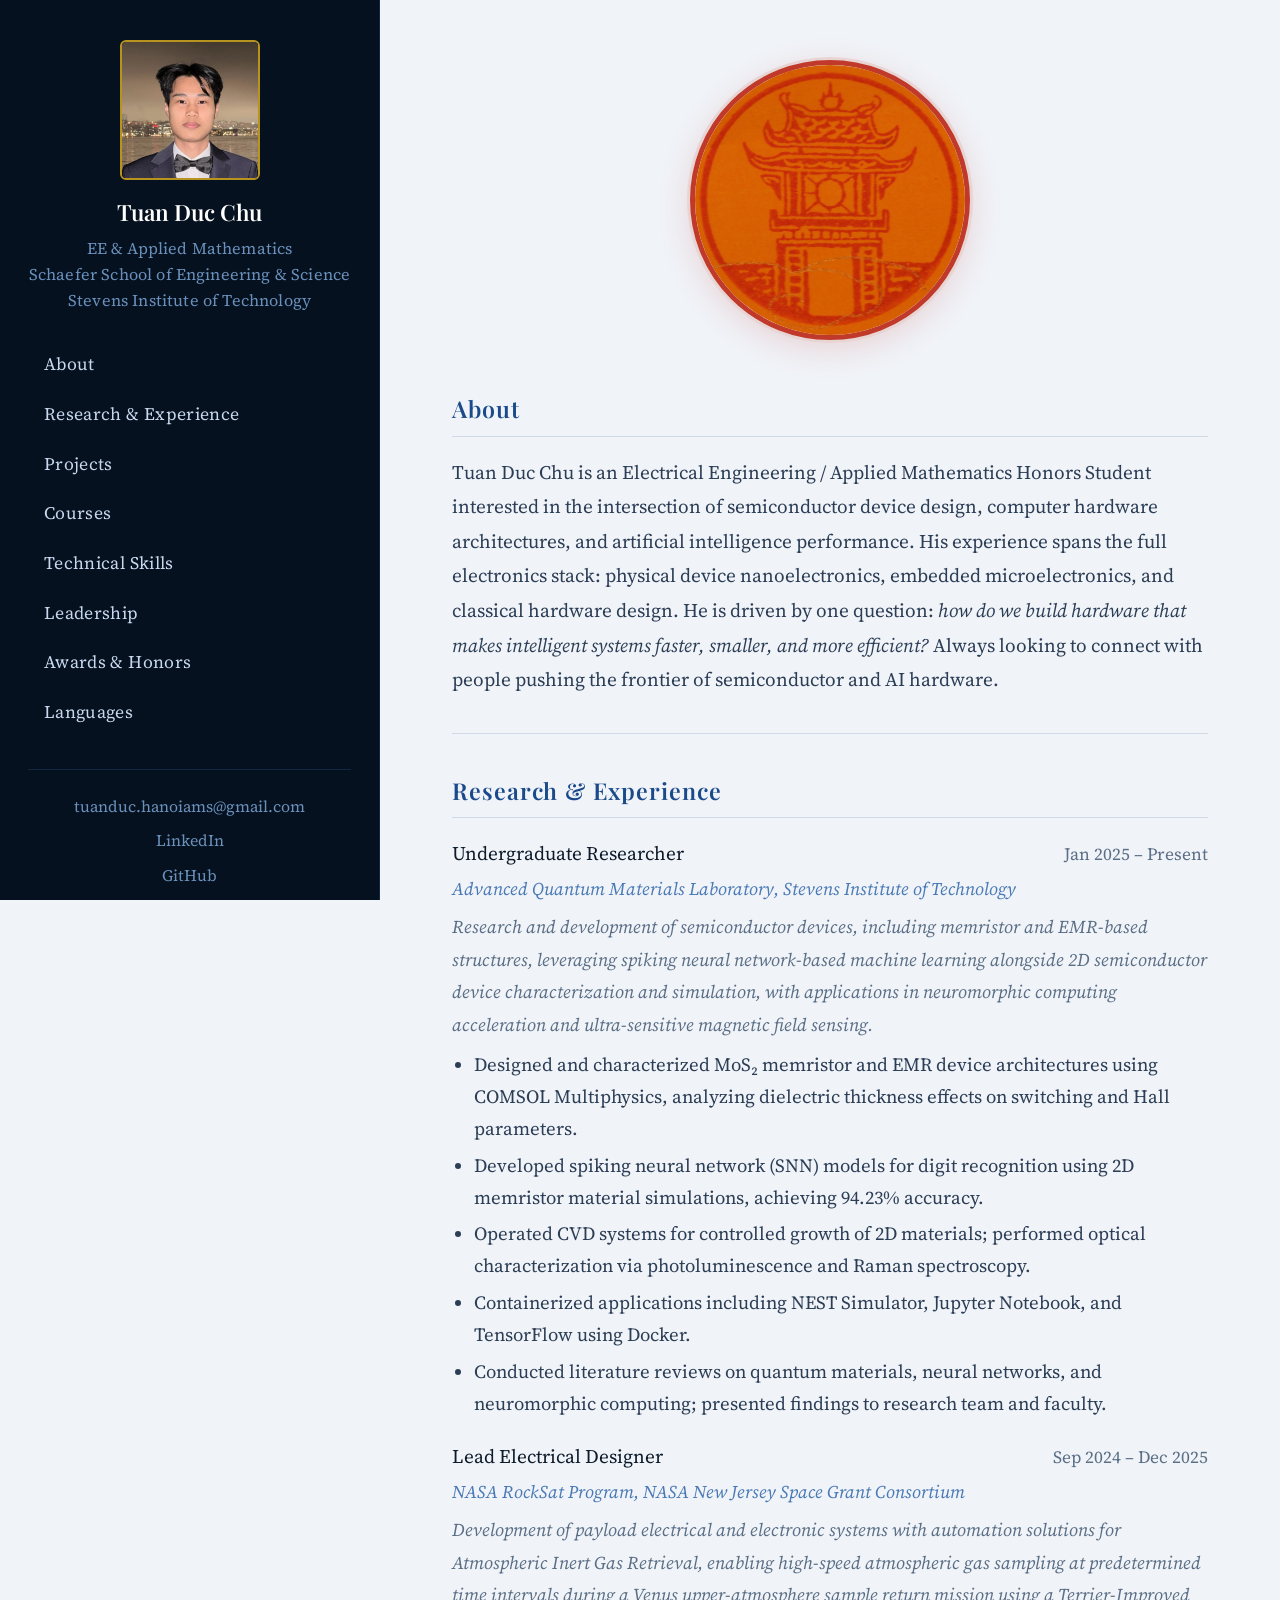
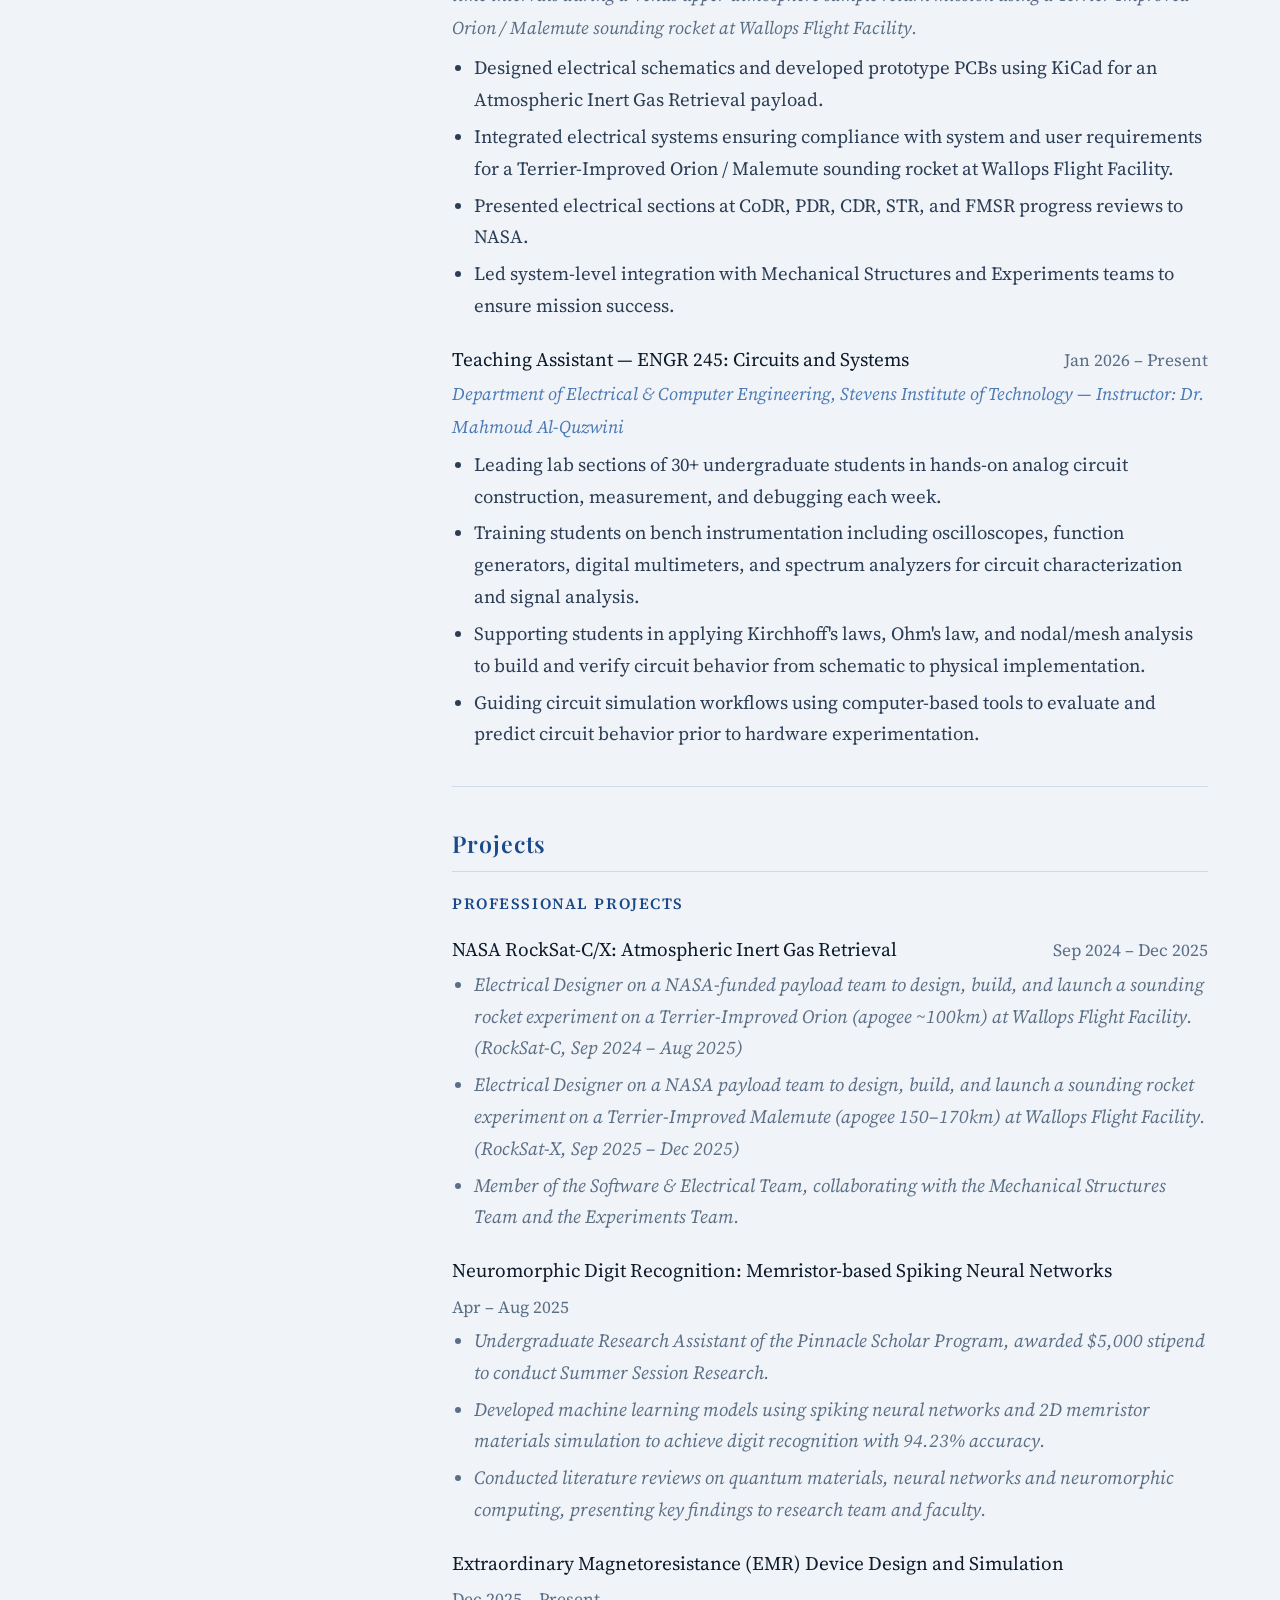
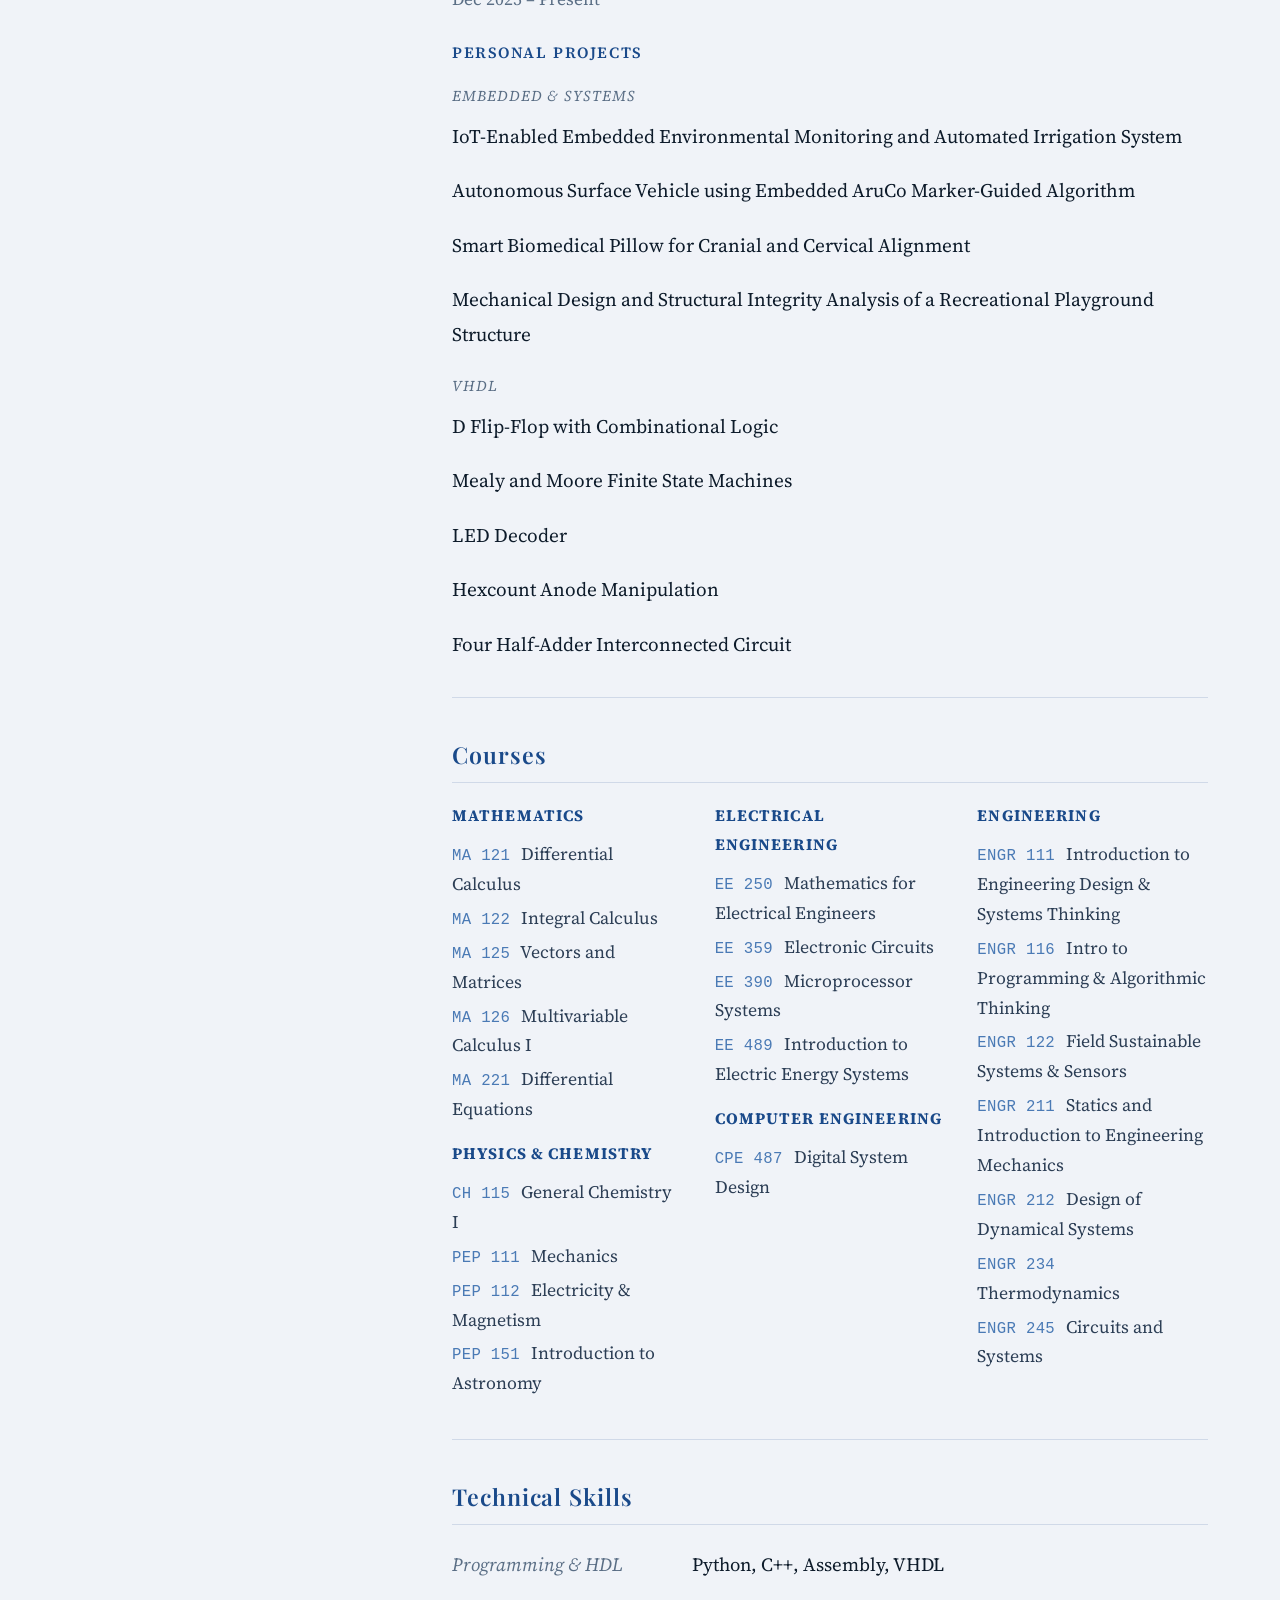
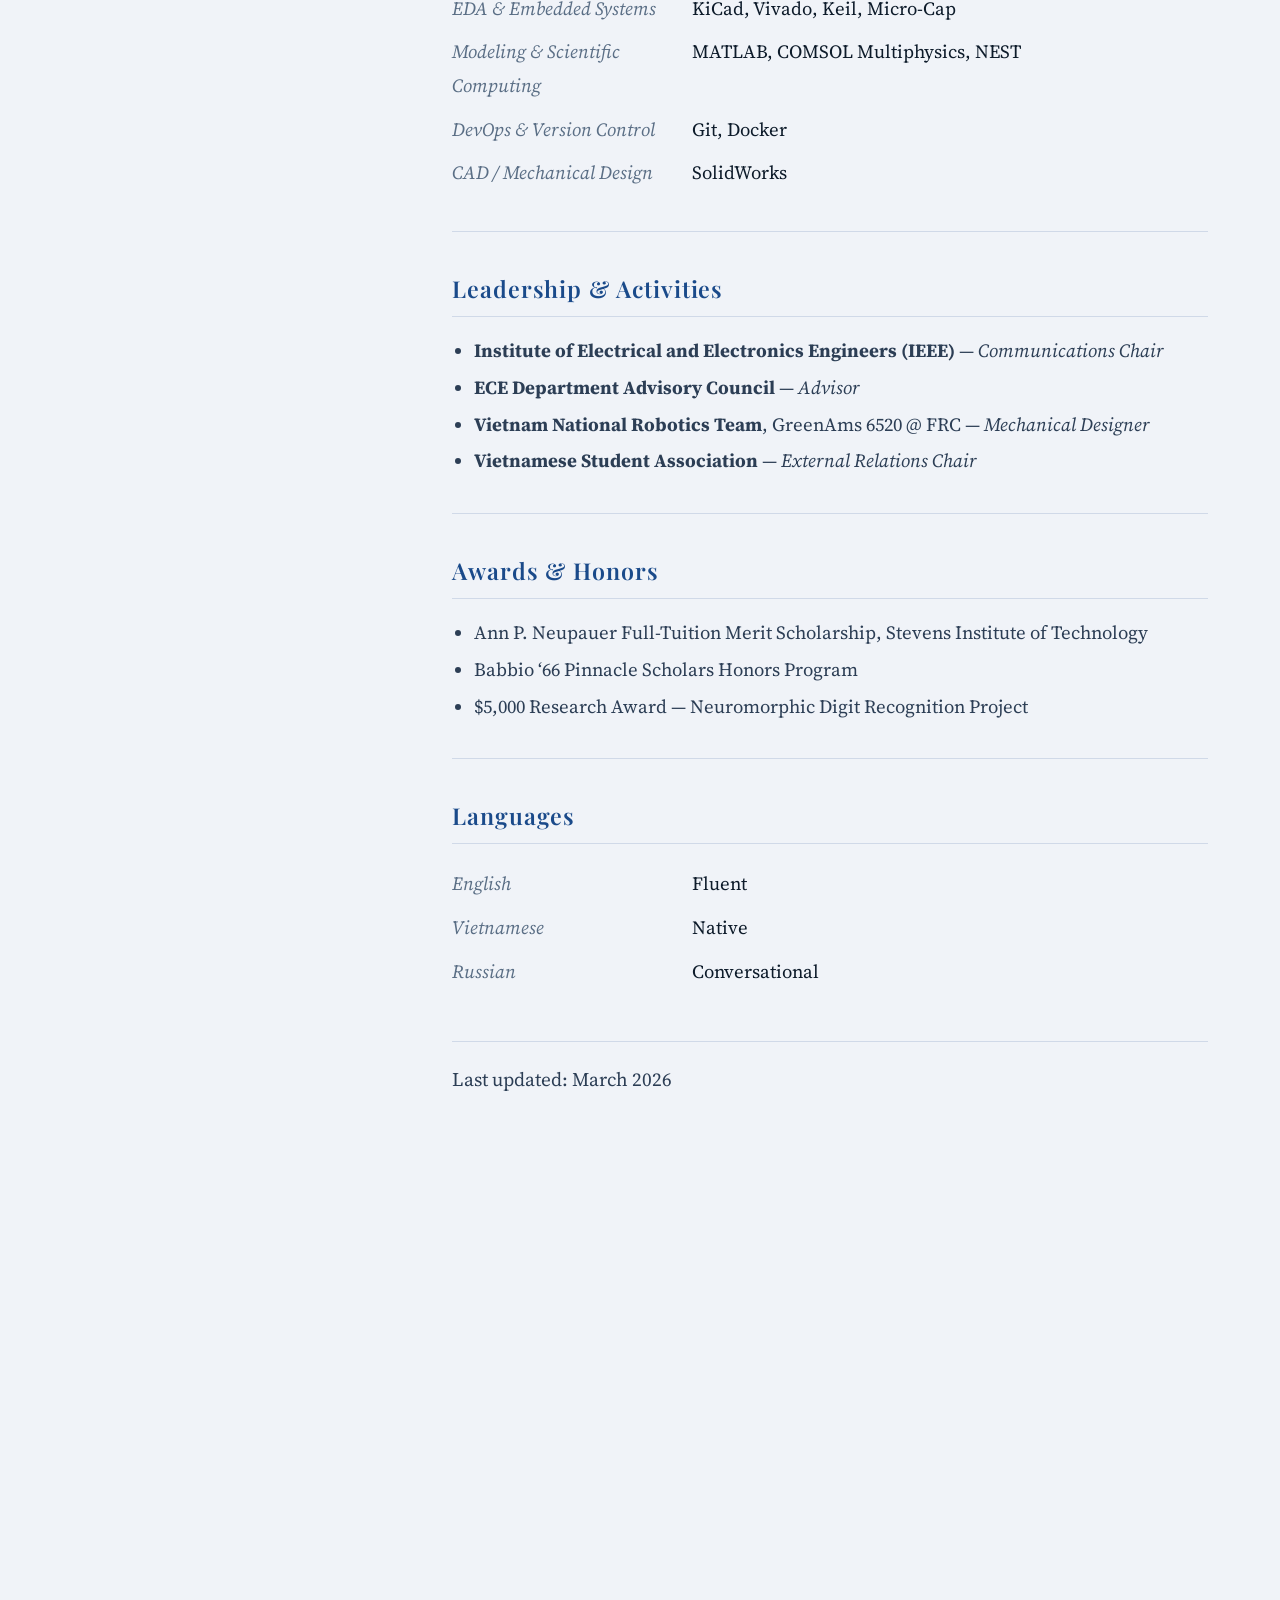
==== index.html @ 597ea241 "Update and rename Portfolio.html to index.html" ====
<!DOCTYPE html>
<html lang="en">
<head>
  <meta charset="UTF-8" />
  <meta name="viewport" content="width=device-width, initial-scale=1.0" />
  <title>Tuan Duc Chu</title>
  <link rel="stylesheet" href="style.css" />
  <link rel="preconnect" href="https://fonts.googleapis.com">
  <link href="https://fonts.googleapis.com/css2?family=Playfair+Display:wght@400;600&family=Source+Serif+4:ital,opsz,wght@0,8..60,300;0,8..60,400;1,8..60,300;1,8..60,400&display=swap" rel="stylesheet">
</head>
<body>

  <!-- ===== SIDEBAR ===== -->
  <aside id="sidebar">

    <div id="photo-slot">
      <img src="photo.jpg" alt="Tuan Duc Chu" onerror="this.style.display='none'; document.getElementById('photo-placeholder').style.display='flex';" />
      <div id="photo-placeholder"><span>Photo</span></div>
    </div>

    <div id="sidebar-name">Tuan Duc Chu</div>
    <div id="sidebar-sub">EE &amp; Applied Mathematics<br/>Schaefer School of Engineering &amp; Science<br/>Stevens Institute of Technology</div>

    <nav id="sidebar-nav">
      <a href="#about">About</a>
      <a href="#experience">Research &amp; Experience</a>
      <a href="#projects">Projects</a>
      <a href="#courses">Courses</a>
      <a href="#skills">Technical Skills</a>
      <a href="#leadership">Leadership</a>
      <a href="#awards">Awards &amp; Honors</a>
      <a href="#languages">Languages</a>
    </nav>

    <div id="sidebar-contact">
      <a href="mailto:tuanduc.hanoiams&#64;gmail.com">tuanduc.hanoiams&#64;gmail.com</a>
      <a href="https://www.linkedin.com/in/tuanducchu" target="_blank">LinkedIn</a>
      <a href="https://github.com/bunschar" target="_blank">GitHub</a>
      <span>+1 201 772 1721</span>
      <span>Hoboken, NJ</span>
    </div>

  </aside>

  <!-- ===== MAIN CONTENT ===== -->
  <main id="main">

    <!-- Centered profile photo -->
    <div id="main-photo-wrap">
      <div id="main-photo-slot">
        <img src="photo2.JPG" alt="Tuan Duc Chu" onerror="this.style.display='none'; document.getElementById('main-photo-ph').style.display='flex';" />
        <div id="main-photo-ph"><span>Photo</span></div>
      </div>
    </div>

    <section id="about">
      <h2>About</h2>
      <p>
        Tuan Duc Chu is an Electrical Engineering / Applied Mathematics Honors Student interested in the intersection of semiconductor device design,
        computer hardware architectures, and artificial intelligence performance.
        His experience spans the full electronics stack: physical device nanoelectronics, embedded microelectronics, and classical hardware design.
        He is driven by one question: <em>how do we build hardware that makes intelligent systems faster, smaller, and more efficient?</em>
        Always looking to connect with people pushing the frontier of semiconductor and AI hardware.
      </p>
    </section>

    <hr />

    <section id="experience">
      <h2>Research &amp; Experience</h2>

      <div class="entry">
        <div class="entry-header">
          <span class="entry-title">Undergraduate Researcher</span>
          <span class="entry-date">Jan 2025 &ndash; Present</span>
        </div>
        <div class="entry-org">Advanced Quantum Materials Laboratory, Stevens Institute of Technology</div>
        <p class="entry-desc">Research and development of semiconductor devices, including memristor and EMR-based structures, leveraging spiking neural network-based machine learning alongside 2D semiconductor device characterization and simulation, with applications in neuromorphic computing acceleration and ultra-sensitive magnetic field sensing.</p>
        <ul>
          <li>Designed and characterized MoS&#8322; memristor and EMR device architectures using COMSOL Multiphysics, analyzing dielectric thickness effects on switching and Hall parameters.</li>
          <li>Developed spiking neural network (SNN) models for digit recognition using 2D memristor material simulations, achieving 94.23% accuracy.</li>
          <li>Operated CVD systems for controlled growth of 2D materials; performed optical characterization via photoluminescence and Raman spectroscopy.</li>
          <li>Containerized applications including NEST Simulator, Jupyter Notebook, and TensorFlow using Docker.</li>
          <li>Conducted literature reviews on quantum materials, neural networks, and neuromorphic computing; presented findings to research team and faculty.</li>
        </ul>
      </div>

      <div class="entry">
        <div class="entry-header">
          <span class="entry-title">Lead Electrical Designer</span>
          <span class="entry-date">Sep 2024 &ndash; Dec 2025</span>
        </div>
        <div class="entry-org">NASA RockSat Program, NASA New Jersey Space Grant Consortium</div>
        <p class="entry-desc">Development of payload electrical and electronic systems with automation solutions for Atmospheric Inert Gas Retrieval, enabling high-speed atmospheric gas sampling at predetermined time intervals during a Venus upper-atmosphere sample return mission using a Terrier-Improved Orion / Malemute sounding rocket at Wallops Flight Facility.</p>
        <ul>
          <li>Designed electrical schematics and developed prototype PCBs using KiCad for an Atmospheric Inert Gas Retrieval payload.</li>
          <li>Integrated electrical systems ensuring compliance with system and user requirements for a Terrier-Improved Orion / Malemute sounding rocket at Wallops Flight Facility.</li>
          <li>Presented electrical sections at CoDR, PDR, CDR, STR, and FMSR progress reviews to NASA.</li>
          <li>Led system-level integration with Mechanical Structures and Experiments teams to ensure mission success.</li>
        </ul>
      </div>

      <div class="entry">
        <div class="entry-header">
          <span class="entry-title">Teaching Assistant &mdash; ENGR 245: Circuits and Systems</span>
          <span class="entry-date">Jan 2026 &ndash; Present</span>
        </div>
        <div class="entry-org">Department of Electrical &amp; Computer Engineering, Stevens Institute of Technology &mdash; <em>Instructor: Dr. Mahmoud Al-Quzwini</em></div>
        <ul>
          <li>Leading lab sections of 30+ undergraduate students in hands-on analog circuit construction, measurement, and debugging each week.</li>
          <li>Training students on bench instrumentation including oscilloscopes, function generators, digital multimeters, and spectrum analyzers for circuit characterization and signal analysis.</li>
          <li>Supporting students in applying Kirchhoff's laws, Ohm's law, and nodal/mesh analysis to build and verify circuit behavior from schematic to physical implementation.</li>
          <li>Guiding circuit simulation workflows using computer-based tools to evaluate and predict circuit behavior prior to hardware experimentation.</li>
        </ul>
      </div>
    </section>

    <hr />

    <section id="projects">
      <h2>Projects</h2>

      <div class="project-category">Professional Projects</div>

      <div class="entry">
        <div class="entry-header">
          <span class="entry-title">NASA RockSat-C/X: Atmospheric Inert Gas Retrieval</span>
          <span class="entry-date">Sep 2024 &ndash; Dec 2025</span>
        </div>
        <ul class="project-bullets">
          <li>Electrical Designer on a NASA-funded payload team to design, build, and launch a sounding rocket experiment on a Terrier-Improved Orion (apogee ~100km) at Wallops Flight Facility. <em>(RockSat-C, Sep 2024 &ndash; Aug 2025)</em></li>
          <li>Electrical Designer on a NASA payload team to design, build, and launch a sounding rocket experiment on a Terrier-Improved Malemute (apogee 150&ndash;170km) at Wallops Flight Facility. <em>(RockSat-X, Sep 2025 &ndash; Dec 2025)</em></li>
          <li>Member of the Software &amp; Electrical Team, collaborating with the Mechanical Structures Team and the Experiments Team.</li>
        </ul>
      </div>

      <div class="entry">
        <div class="entry-header">
          <span class="entry-title">Neuromorphic Digit Recognition: Memristor-based Spiking Neural Networks</span>
          <span class="entry-date">Apr &ndash; Aug 2025</span>
        </div>
        <ul class="project-bullets">
          <li>Undergraduate Research Assistant of the Pinnacle Scholar Program, awarded $5,000 stipend to conduct Summer Session Research.</li>
          <li>Developed machine learning models using spiking neural networks and 2D memristor materials simulation to achieve digit recognition with 94.23% accuracy.</li>
          <li>Conducted literature reviews on quantum materials, neural networks and neuromorphic computing, presenting key findings to research team and faculty.</li>
        </ul>
      </div>

      <div class="entry">
        <div class="entry-header">
          <span class="entry-title">Extraordinary Magnetoresistance (EMR) Device Design and Simulation</span>
          <span class="entry-date">Dec 2025 &ndash; Present</span>
        </div>
      </div>

      <div class="project-category" style="margin-top: 24px;">Personal Projects</div>
      <div class="project-category-sub">Embedded &amp; Systems</div>

      <div class="entry"><div class="entry-header"><span class="entry-title">IoT-Enabled Embedded Environmental Monitoring and Automated Irrigation System</span></div></div>
      <div class="entry"><div class="entry-header"><span class="entry-title">Autonomous Surface Vehicle using Embedded AruCo Marker-Guided Algorithm</span></div></div>
      <div class="entry"><div class="entry-header"><span class="entry-title">Smart Biomedical Pillow for Cranial and Cervical Alignment</span></div></div>
      <div class="entry"><div class="entry-header"><span class="entry-title">Mechanical Design and Structural Integrity Analysis of a Recreational Playground Structure</span></div></div>

      <div class="project-category-sub" style="margin-top: 14px;">VHDL</div>

      <div class="entry"><div class="entry-header"><span class="entry-title">D Flip-Flop with Combinational Logic</span></div></div>
      <div class="entry"><div class="entry-header"><span class="entry-title">Mealy and Moore Finite State Machines</span></div></div>
      <div class="entry"><div class="entry-header"><span class="entry-title">LED Decoder</span></div></div>
      <div class="entry"><div class="entry-header"><span class="entry-title">Hexcount Anode Manipulation</span></div></div>
      <div class="entry"><div class="entry-header"><span class="entry-title">Four Half-Adder Interconnected Circuit</span></div></div>

    </section>

    <hr />

    <section id="courses">
      <h2>Courses</h2>
      <div class="courses-grid">

        <div class="course-col">
          <div class="course-col-title"><strong>Mathematics</strong></div>
          <ul>
            <li><span class="code">MA 121</span> Differential Calculus</li>
            <li><span class="code">MA 122</span> Integral Calculus</li>
            <li><span class="code">MA 125</span> Vectors and Matrices</li>
            <li><span class="code">MA 126</span> Multivariable Calculus I</li>
            <li><span class="code">MA 221</span> Differential Equations</li>
          </ul>
          <div class="course-col-title" style="margin-top: 14px;"><strong>Physics &amp; Chemistry</strong></div>
          <ul>
            <li><span class="code">CH 115</span> General Chemistry I</li>
            <li><span class="code">PEP 111</span> Mechanics</li>
            <li><span class="code">PEP 112</span> Electricity &amp; Magnetism</li>
            <li><span class="code">PEP 151</span> Introduction to Astronomy</li>
          </ul>
        </div>

        <div class="course-col">
          <div class="course-col-title"><strong>Electrical Engineering</strong></div>
          <ul>
            <li><span class="code">EE 250</span> Mathematics for Electrical Engineers</li>
            <li><span class="code">EE 359</span> Electronic Circuits</li>
            <li><span class="code">EE 390</span> Microprocessor Systems</li>
            <li><span class="code">EE 489</span> Introduction to Electric Energy Systems</li>
          </ul>
          <div class="course-col-title" style="margin-top: 14px;"><strong>Computer Engineering</strong></div>
          <ul>
            <li><span class="code">CPE 487</span> Digital System Design</li>
          </ul>
        </div>

        <div class="course-col">
          <div class="course-col-title"><strong>Engineering</strong></div>
          <ul>
            <li><span class="code">ENGR 111</span> Introduction to Engineering Design &amp; Systems Thinking</li>
            <li><span class="code">ENGR 116</span> Intro to Programming &amp; Algorithmic Thinking</li>
            <li><span class="code">ENGR 122</span> Field Sustainable Systems &amp; Sensors</li>
            <li><span class="code">ENGR 211</span> Statics and Introduction to Engineering Mechanics</li>
            <li><span class="code">ENGR 212</span> Design of Dynamical Systems</li>
            <li><span class="code">ENGR 234</span> Thermodynamics</li>
            <li><span class="code">ENGR 245</span> Circuits and Systems</li>
          </ul>
        </div>

      </div>
    </section>

    <hr />

    <section id="skills">
      <h2>Technical Skills</h2>
      <table class="skills-table">
        <tr><td>Programming &amp; HDL</td><td>Python, C++, Assembly, VHDL</td></tr>
        <tr><td>EDA &amp; Embedded Systems</td><td>KiCad, Vivado, Keil, Micro-Cap</td></tr>
        <tr><td>Modeling &amp; Scientific Computing</td><td>MATLAB, COMSOL Multiphysics, NEST</td></tr>
        <tr><td>DevOps &amp; Version Control</td><td>Git, Docker</td></tr>
        <tr><td>CAD / Mechanical Design</td><td>SolidWorks</td></tr>
      </table>
    </section>

    <hr />

    <section id="leadership">
      <h2>Leadership &amp; Activities</h2>
      <ul>
        <li><strong>Institute of Electrical and Electronics Engineers (IEEE)</strong> &mdash; <em>Communications Chair</em></li>
        <li><strong>ECE Department Advisory Council</strong> &mdash; <em>Advisor</em></li>
        <li><strong>Vietnam National Robotics Team</strong>, GreenAms 6520 @ FRC &mdash; <em>Mechanical Designer</em></li>
        <li><strong>Vietnamese Student Association</strong> &mdash; <em>External Relations Chair</em></li>
      </ul>
    </section>

    <hr />

    <section id="awards">
      <h2>Awards &amp; Honors</h2>
      <ul>
        <li>Ann P. Neupauer Full-Tuition Merit Scholarship, Stevens Institute of Technology</li>
        <li>Babbio &lsquo;66 Pinnacle Scholars Honors Program</li>
        <li>$5,000 Research Award &mdash; Neuromorphic Digit Recognition Project</li>
      </ul>
    </section>

    <hr />

    <section id="languages">
      <h2>Languages</h2>
      <table class="skills-table">
        <tr><td>English</td><td>Fluent</td></tr>
        <tr><td>Vietnamese</td><td>Native</td></tr>
        <tr><td>Russian</td><td>Conversational</td></tr>
      </table>
    </section>

    <footer>
      <p>Last updated: March 2026</p>
    </footer>

  </main>

  <script data-cfasync="false" src="/cdn-cgi/scripts/5c5dd728/cloudflare-static/email-decode.min.js"></script><script>
    const navLinks = document.qu
---- style.css ----
/* =============================================
   Tuan Duc Chu — Portfolio
   Royal Navy & Gold · Sidebar layout · Playfair + Source Serif
   ============================================= */

/* --- Royal Navy & Gold Palette --- */
:root {
  --navy-deep:    #05111f;
  --navy-mid:     #0a1e35;
  --navy-border:  #112844;
  --navy-accent:  #1a4a8a;
  --steel:        #4a7ab5;
  --gold:         #b8941e;
  --gold-light:   #d4aa3a;
  --gold-bright:  #f0c84a;
  --sidebar-text: #c8d8ee;
  --sidebar-mute: #6a90bb;
  --bg:           #f0f3f8;
  --surface:      #ffffff;
  --text-dark:    #0d1b2a;
  --text-mid:     #2c3e55;
  --text-mute:    #5a6e85;
  --rule:         #d0d9e8;
}

/* --- Reset --- */
*, *::before, *::after {
  box-sizing: border-box;
  margin: 0;
  padding: 0;
}

html {
  scroll-behavior: smooth;
}

/* --- Body & Layout --- */
body {
  font-family: 'Source Serif 4', Georgia, serif;
  font-size: 19.5px;
  line-height: 1.8;
  background-color: var(--bg);
  color: var(--text-dark);
  display: flex;
  min-height: 100vh;
}

/* =============================================
   SIDEBAR
   ============================================= */
#sidebar {
  position: fixed;
  top: 0;
  left: 0;
  width: 380px;
  height: 100vh;
  background: var(--navy-deep);
  display: flex;
  flex-direction: column;
  align-items: center;
  padding: 40px 28px 36px;
  overflow-y: auto;
  z-index: 100;
  border-right: 1px solid var(--navy-border);
}

/* --- Photo --- */
#photo-slot {
  width: 140px;
  height: 140px;
  border-radius: 6px;
  overflow: hidden;
  border: 2px solid var(--gold);
  margin-bottom: 18px;
  flex-shrink: 0;
}

#photo-slot img {
  width: 100%;
  height: 100%;
  object-fit: cover;
  display: block;
}

#photo-placeholder {
  display: flex;
  width: 100%;
  height: 100%;
  align-items: center;
  justify-content: center;
  background: var(--navy-mid);
  color: var(--sidebar-mute);
  font-size: 0.98rem;
  letter-spacing: 0.05em;
  text-transform: uppercase;
}

/* --- Sidebar Name & Sub --- */
#sidebar-name {
  font-family: 'Playfair Display', Georgia, serif;
  font-size: 1.4rem;
  font-weight: 600;
  color: #fff;
  text-align: center;
  line-height: 1.3;
  margin-bottom: 8px;
}

#sidebar-sub {
  font-size: 1.02rem;
  color: var(--sidebar-mute);
  text-align: center;
  line-height: 1.6;
  margin-bottom: 28px;
  letter-spacing: 0.01em;
}

/* --- Nav --- */
#sidebar-nav {
  width: 100%;
  display: flex;
  flex-direction: column;
  gap: 2px;
  margin-bottom: 32px;
}

#sidebar-nav a {
  display: block;
  font-size: 1.1rem;
  color: var(--sidebar-text);
  text-decoration: none;
  padding: 8px 14px;
  border-radius: 4px;
  letter-spacing: 0.02em;
  transition: background 0.18s, color 0.18s, padding-left 0.18s;
  border-left: 2px solid transparent;
}

#sidebar-nav a:hover {
  background: var(--navy-mid);
  color: var(--gold-bright);
  padding-left: 18px;
}

#sidebar-nav a.active {
  background: var(--navy-mid);
  color: var(--gold-bright);
  border-left: 2px solid var(--gold-bright);
  padding-left: 18px;
}

/* --- Contact --- */
#sidebar-contact {
  width: 100%;
  display: flex;
  flex-direction: column;
  gap: 6px;
  border-top: 1px solid var(--navy-border);
  padding-top: 22px;
  margin-top: auto;
}

#sidebar-contact a,
#sidebar-contact span {
  font-size: 1.0rem;
  color: var(--sidebar-mute);
  text-decoration: none;
  text-align: center;
  display: block;
  word-break: break-all;
}

#sidebar-contact a:hover {
  color: var(--gold-light);
}

/* =============================================
   MAIN CONTENT
   ============================================= */
#main {
  margin-left: 380px;
  flex: 1;
  width: calc(100% - 380px);
  max-width: none;
  padding: 60px 72px 100px;
}

/* --- Main centered photo --- */
#main-photo-wrap {
  display: flex;
  justify-content: center;
  margin-bottom: 48px;
}

#main-photo-slot {
  width: 280px;
  height: 280px;
  border-radius: 50%;
  overflow: hidden;
  border: 5px solid #c0392b;
  box-shadow: 0 0 0 3px #e8d5d3, 0 8px 32px rgba(192, 57, 43, 0.18);
  flex-shrink: 0;
}

#main-photo-slot img {
  width: 100%;
  height: 100%;
  object-fit: cover;
  display: block;
}

#main-photo-ph {
  display: flex;
  width: 100%;
  height: 100%;
  align-items: center;
  justify-content: center;
  background: var(--bg);
  color: var(--text-mute);
  font-size: 1rem;
  letter-spacing: 0.05em;
  text-transform: uppercase;
}

/* --- Section Headings --- */
section {
  margin-bottom: 8px;
}

section h2 {
  font-family: 'Playfair Display', Georgia, serif;
  font-size: 1.45rem;
  font-weight: 600;
  color: var(--navy-accent);
  letter-spacing: 0.04em;
  margin-bottom: 18px;
  padding-bottom: 6px;
  border-bottom: 1px solid var(--rule);
}

/* --- HR --- */
hr {
  border: none;
  border-top: 1px solid var(--rule);
  margin: 36px 0;
}

/* --- Paragraphs --- */
p {
  font-size: 1.2rem;
  color: var(--text-mid);
  margin-bottom: 12px;
  line-height: 1.8;
}

/* --- Entry --- */
.entry {
  margin-bottom: 20px;
}

.entry-header {
  display: flex;
  justify-content: space-between;
  align-items: baseline;
  flex-wrap: wrap;
  gap: 4px;
  margin-bottom: 2px;
}

.entry-title {
  font-size: 1.2rem;
  font-weight: 400;
  color: var(--text-dark);
}

.entry-date {
  font-size: 1.08rem;
  color: var(--text-mute);
  white-space: nowrap;
}

.entry-org {
  font-style: italic;
  font-size: 1.12rem;
  color: var(--steel);
  margin-bottom: 6px;
}

p.entry-desc {
  font-size: 1.13rem;
  color: var(--text-mute);
  font-style: italic;
  margin-bottom: 8px;
  margin-top: 2px;
}

/* --- Lists --- */
ul {
  padding-left: 22px;
  margin-bottom: 8px;
}

ul li {
  font-size: 1.17rem;
  color: var(--text-mid);
  margin-bottom: 5px;
  line-height: 1.7;
}

ul.project-bullets li {
  font-style: italic;
  color: var(--text-mute);
}

/* --- Project Categories --- */
.project-category {
  font-size: 0.98rem;
  text-transform: uppercase;
  letter-spacing: 0.1em;
  color: var(--navy-accent);
  font-weight: 600;
  margin-bottom: 14px;
}

.project-category-sub {
  font-size: 0.94rem;
  text-transform: uppercase;
  letter-spacing: 0.07em;
  color: var(--text-mute);
  font-style: italic;
  margin-bottom: 10px;
}

/* --- Skills Table --- */
.skills-table {
  border-collapse: collapse;
  width: 100%;
  font-size: 1.17rem;
}

.skills-table td {
  padding: 5px 0;
  vertical-align: top;
}

.skills-table td:first-child {
  width: 240px;
  color: var(--text-mute);
  font-style: italic;
  padding-right: 20px;
}

/* --- Course Codes --- */
span.code {
  font-family: 'Courier New', Courier, monospace;
  font-size: 0.98rem;
  color: var(--steel);
  margin-right: 7px;
  letter-spacing: 0.02em;
}

/* --- Courses Grid --- */
.courses-grid {
  display: grid;
  grid-template-columns: repeat(3, 1fr);
  gap: 20px 32px;
}

.course-col-title {
  font-size: 1.0rem;
  text-transform: uppercase;
  letter-spacing: 0.07em;
  color: var(--navy-accent);
  margin-bottom: 10px;
  font-style: normal;
}

.course-col ul {
  padding-left: 0;
  list-style: none;
  margin-bottom: 0;
}

.course-col ul li {
  font-size: 1.1rem;
  margin-bottom: 4px;
  color: var(--text-mid);
}

/* --- Links --- */
a {
  color: var(--navy-accent);
  text-decoration: underline;
  text-underline-offset: 2px;
}

a:hover {
  color: var(--gold);
}

/* --- Footer --- */
footer {
  margin-top: 48px;
  padding-top: 20px;
  padding-bottom: 400px;
  border-top: 1px solid var(--rule);
  font-size: 1.02rem;
  color: var(--text-mute);
}

/* =============================================
   RESPONSIVE
   ============================================= */

/* --- Tablet landscape (900px–1200px) --- */
@media (max-width: 1200px) {
  #sidebar {
    width: 300px;
  }
  #main {
    margin-left: 300px;
    width: calc(100% - 300px);
    padding: 50px 48px 100px;
  }
}

/* --- Tablet portrait (600px–900px) --- */
@media (max-width: 900px) {
  body {
    flex-direction: column;
  }

  #sidebar {
    position: relative;
    width: 100%;
    height: auto;
    flex-direction: column;
    align-items: center;
    padding: 32px 24px 24px;
  }

  #sidebar-nav {
    flex-direction: row;
    flex-wrap: wrap;
    justify-content: center;
    gap: 4px;
    margin-bottom: 16px;
  }

  #sidebar-nav a {
    padding: 6px 12px;
    font-size: 0.9rem;
  }

  #sidebar-contact {
    flex-direction: row;
    flex-wrap: wrap;
    justify-content: center;
    gap: 10px;
    margin-top: 0;
    border-top: none;
    padding-top: 0;
  }

  #main {
    margin-left: 0;
    width: 100%;
    padding: 40px 32px 80px;
  }

  #main-photo-wrap {
    margin-bottom: 32px;
  }

  #main-photo-slot {
    width: 200px;
    height: 200px;
  }

  .courses-grid {
    grid-template-columns: 1fr 1fr;
  }
}

/* --- Mobile (max 600px) --- */
@media (max-width: 600px) {
  #sidebar {
    padding: 24px 16px 16px;
  }

  #sidebar-name {
    font-size: 1.1rem;
  }

  #sidebar-sub {
    font-size: 0.78rem;
  }

  #sidebar-nav a {
    font-size: 0.82rem;
    padding: 5px 10px;
  }

  #main {
    padding: 28px 18px 60px;
  }

  #main-photo-slot {
    width: 160px;
    height: 160px;
  }

  section h2 {
    font-size: 1.15rem;
  }

  .entry-header {
    flex-direction: column;
  }

  .entry-title {
    font-size: 0.97rem;
  }

  .courses-grid {
    grid-template-columns: 1fr;
  }

  .skills-table td:first-child {
    width: 140px;
  }
}
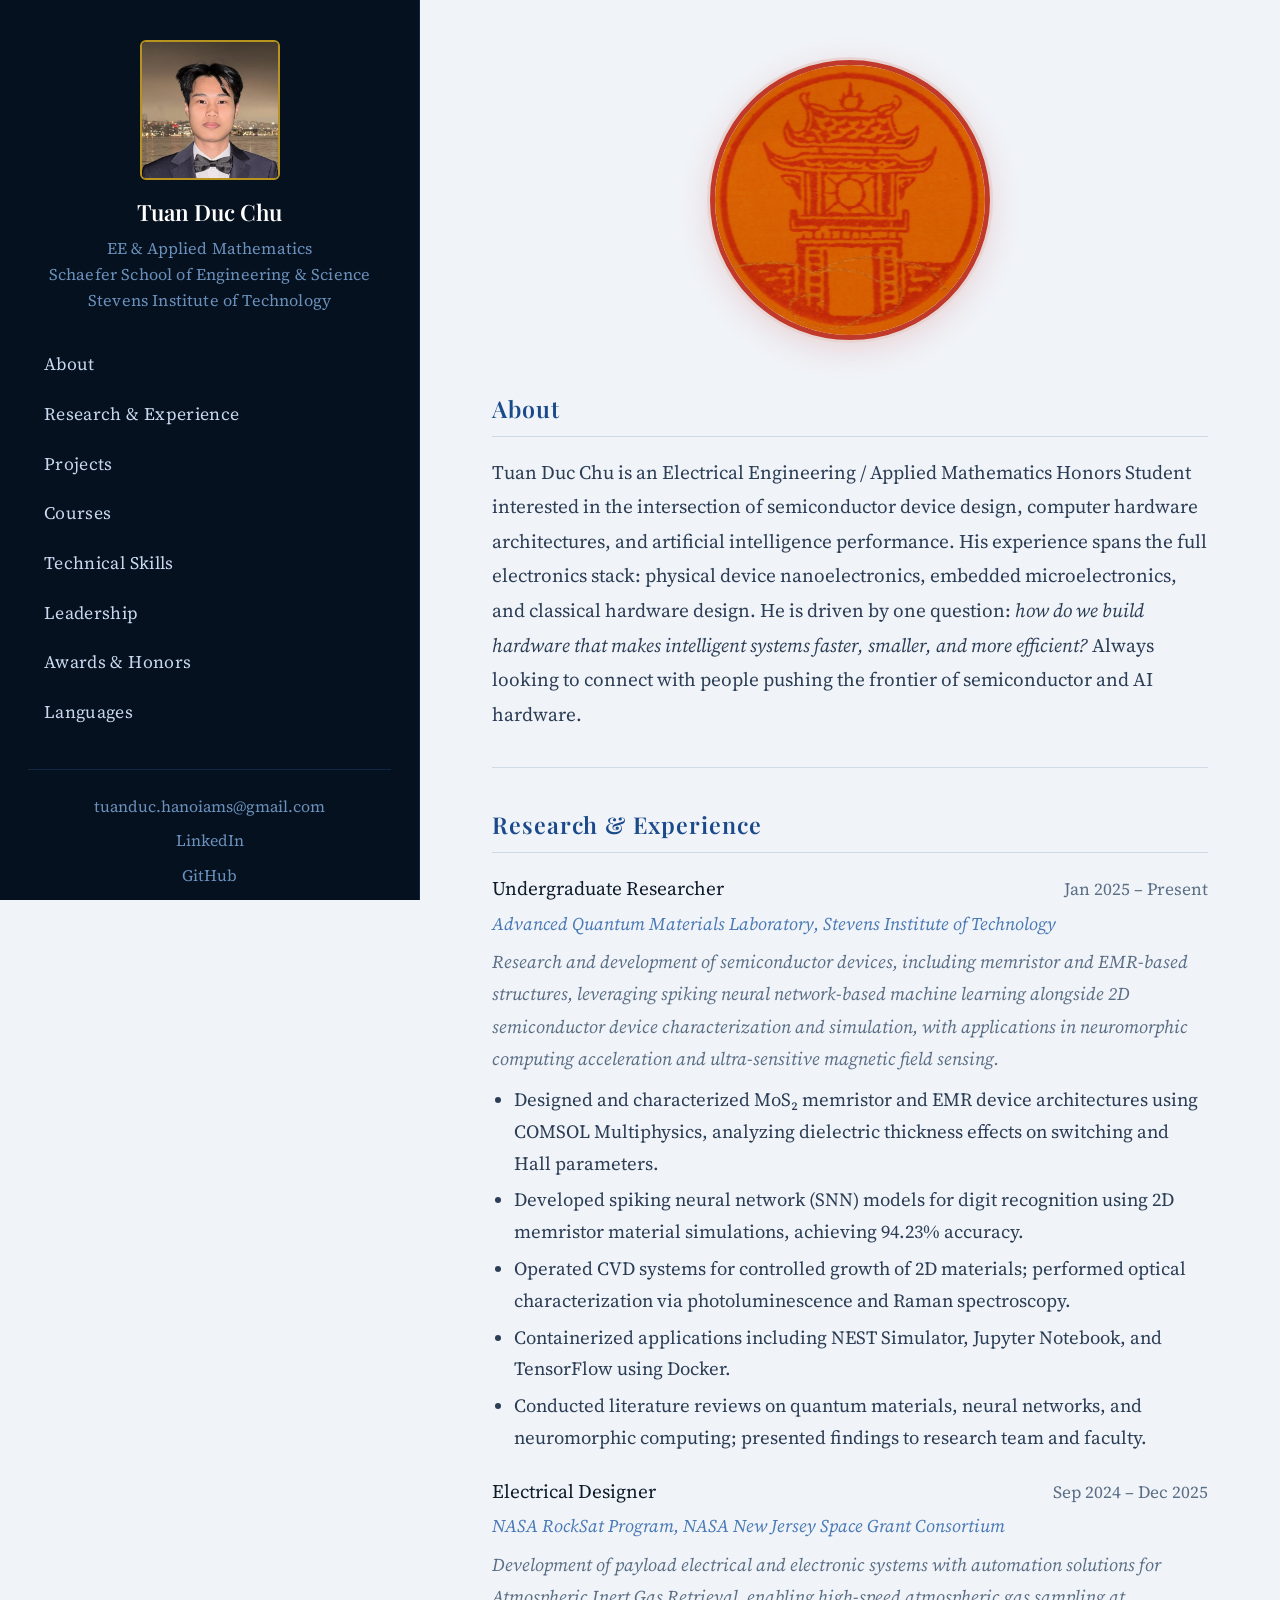
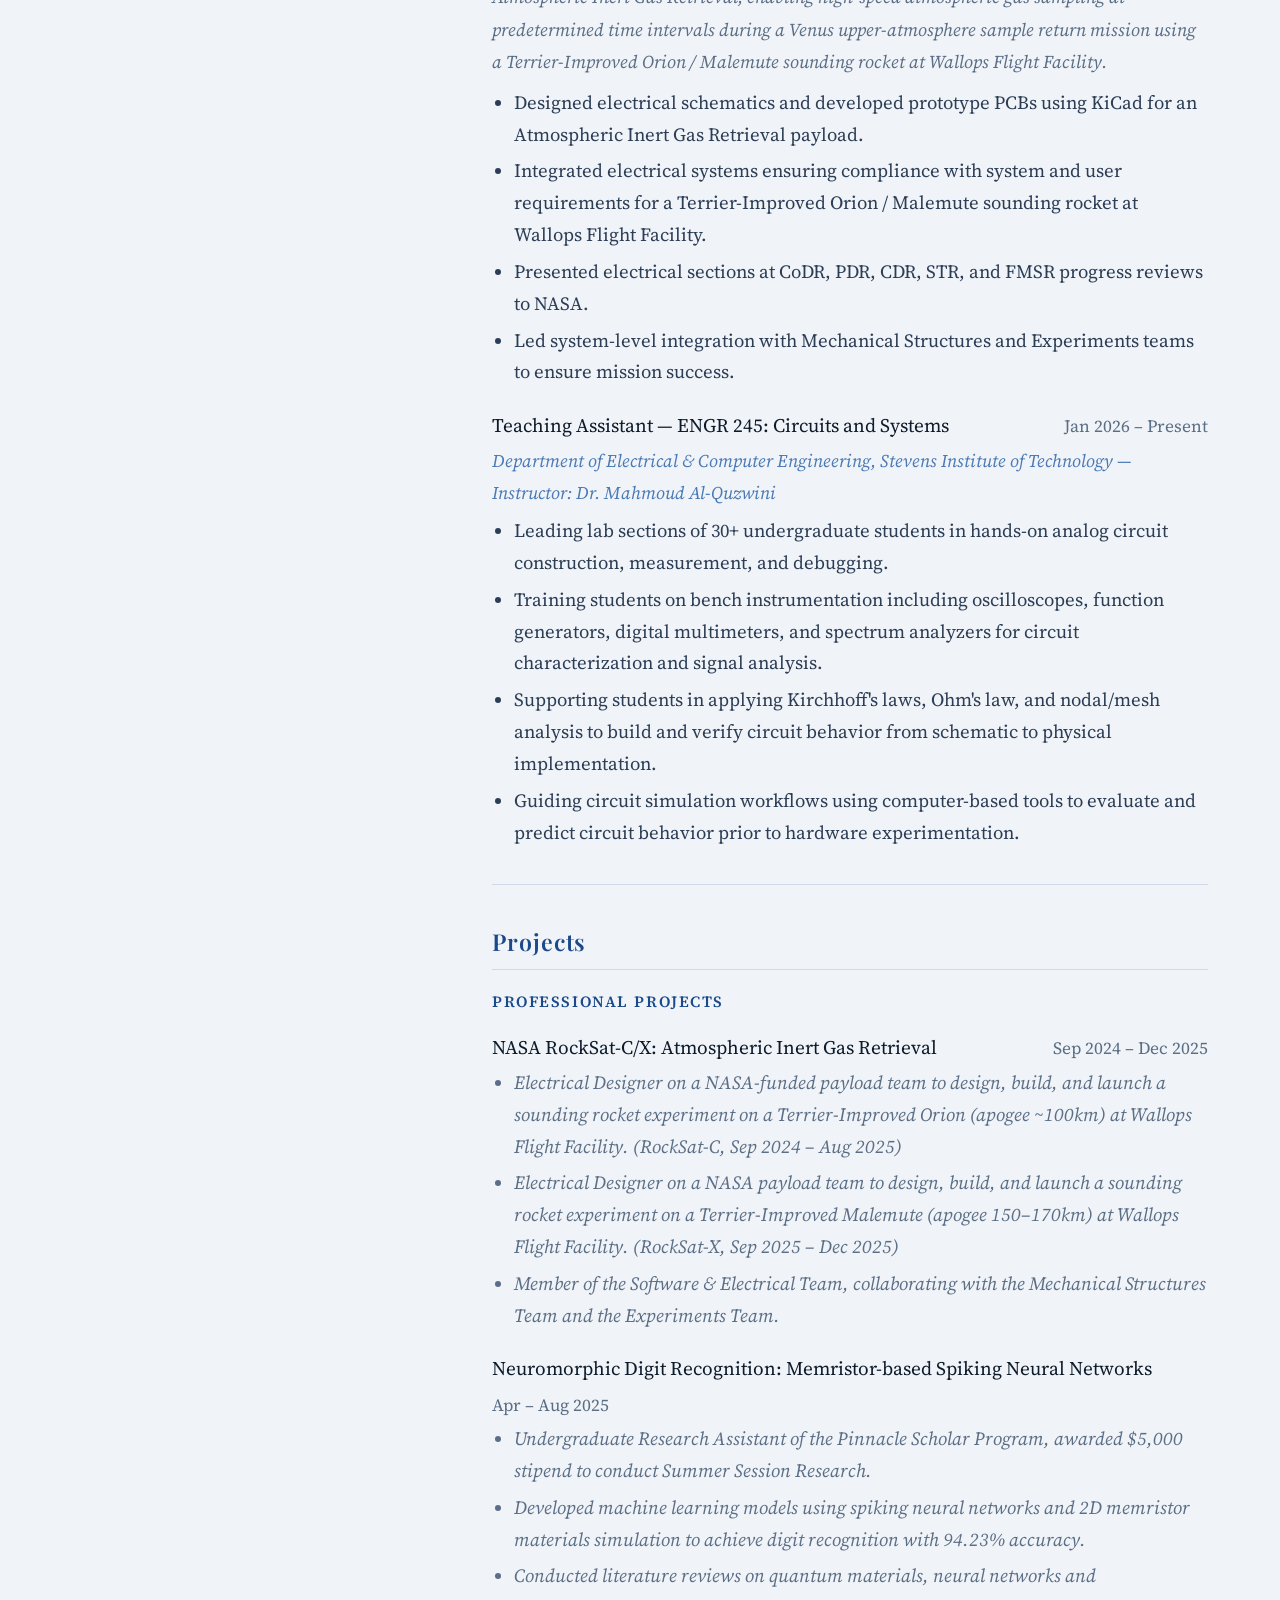
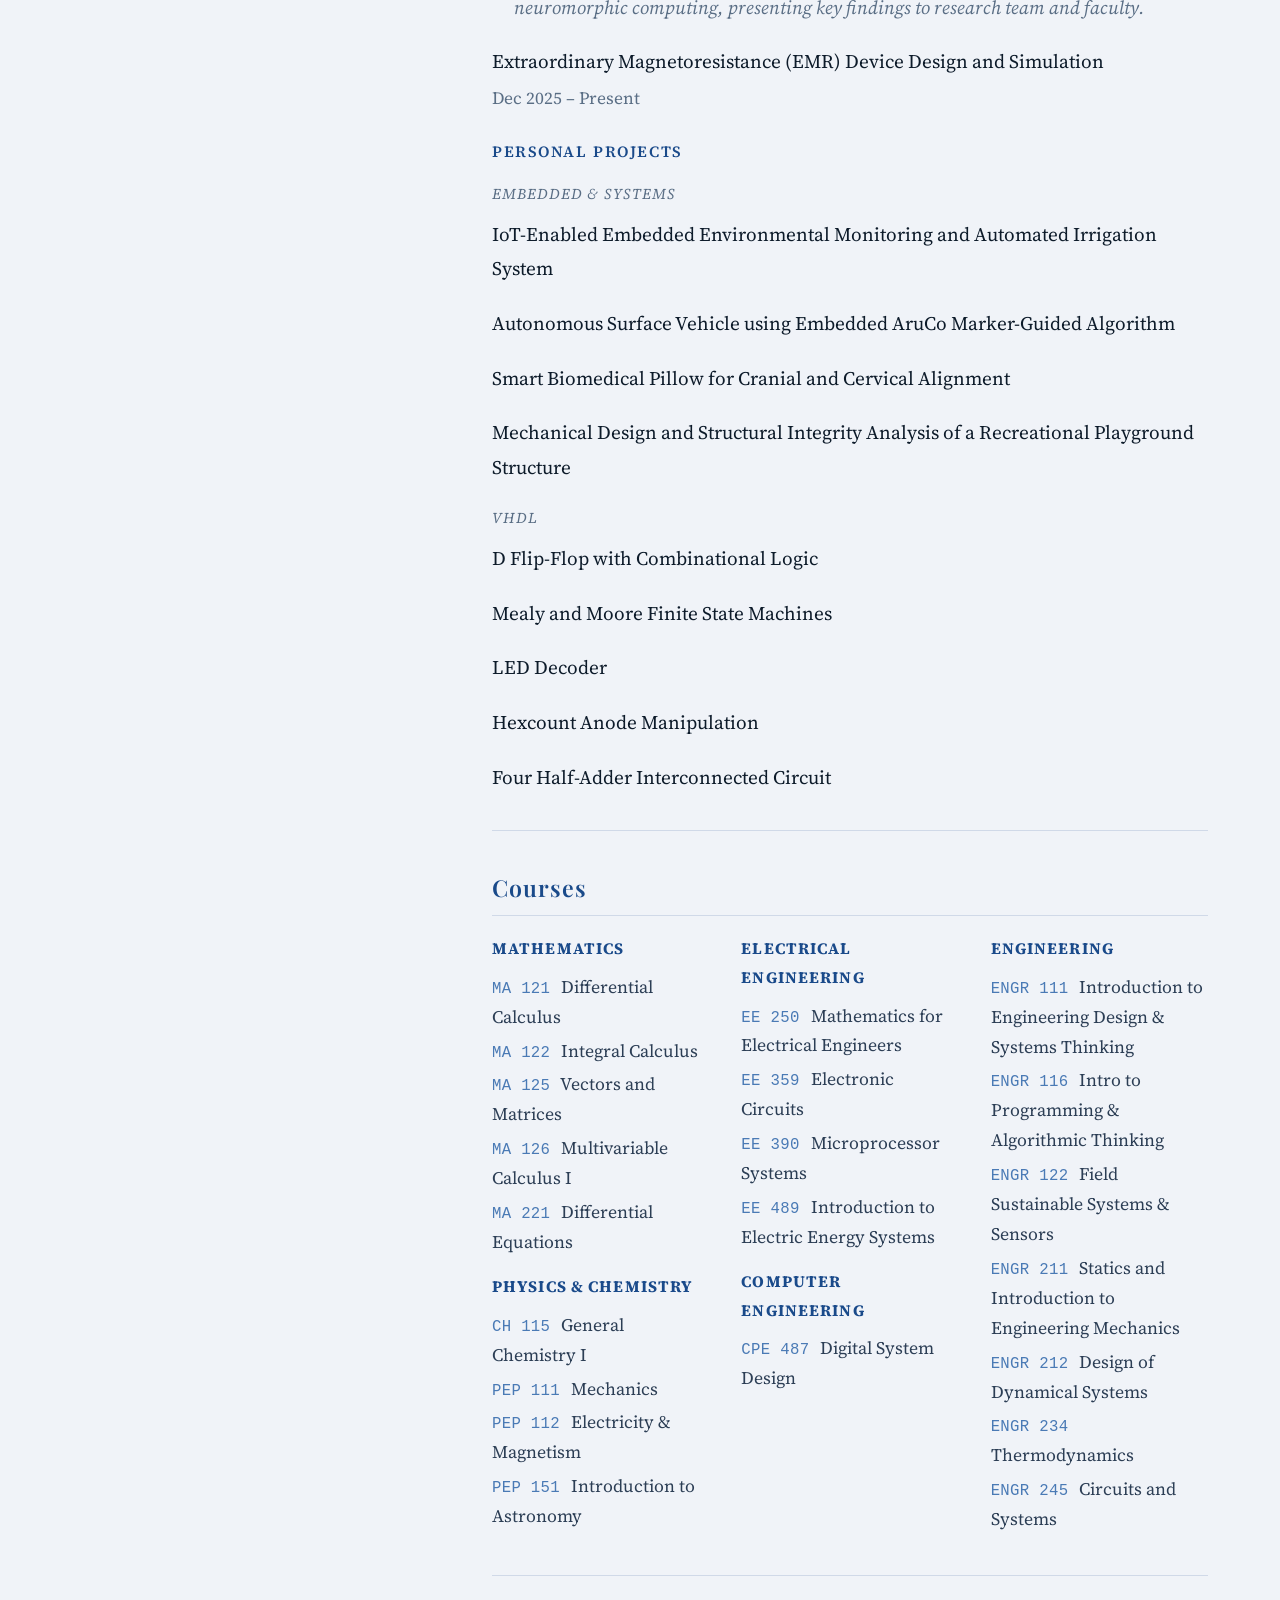
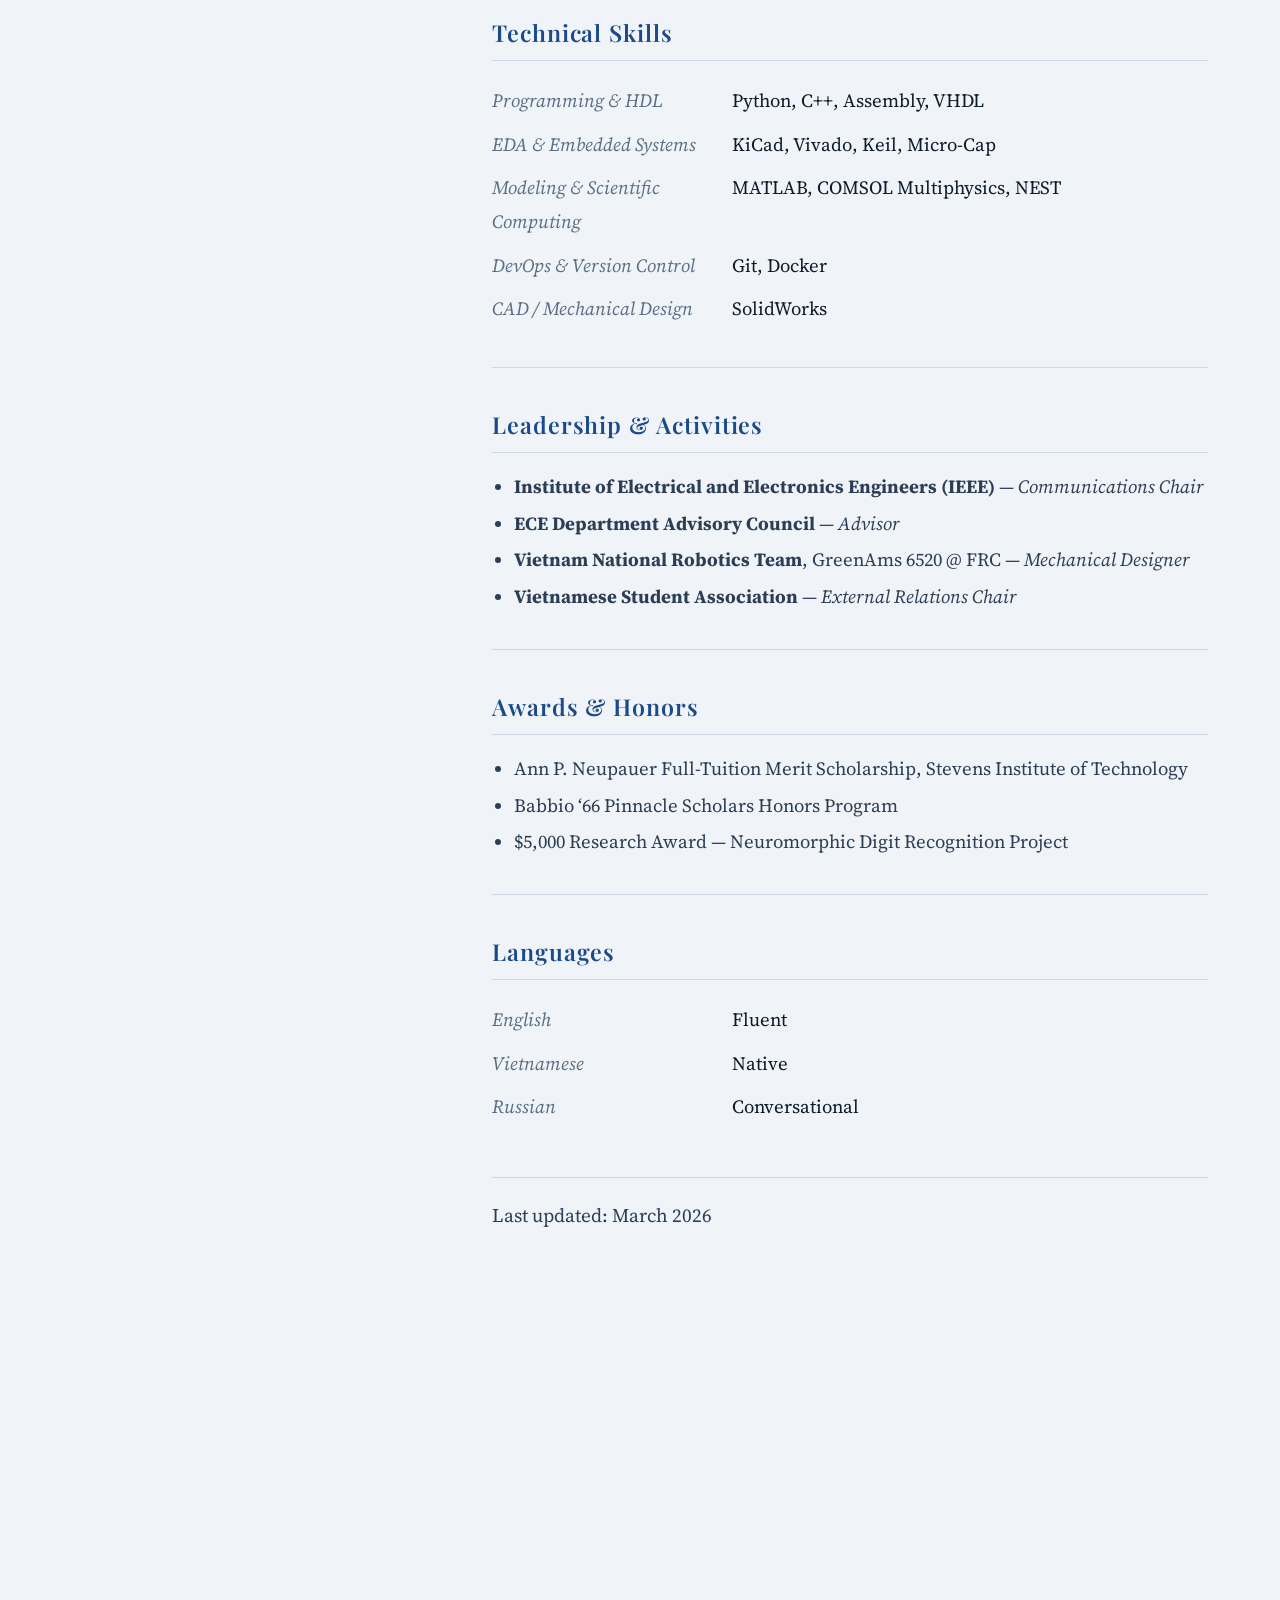
==== commit ebc1f5f2: "Update index.html" ====
--- a/index.html
+++ b/index.html
@@ -87,7 +87,7 @@
 
       <div class="entry">
         <div class="entry-header">
-          <span class="entry-title">Lead Electrical Designer</span>
+          <span class="entry-title">Electrical Designer</span>
           <span class="entry-date">Sep 2024 &ndash; Dec 2025</span>
         </div>
         <div class="entry-org">NASA RockSat Program, NASA New Jersey Space Grant Consortium</div>
@@ -107,7 +107,7 @@
         </div>
         <div class="entry-org">Department of Electrical &amp; Computer Engineering, Stevens Institute of Technology &mdash; <em>Instructor: Dr. Mahmoud Al-Quzwini</em></div>
         <ul>
-          <li>Leading lab sections of 30+ undergraduate students in hands-on analog circuit construction, measurement, and debugging each week.</li>
+          <li>Leading lab sections of 30+ undergraduate students in hands-on analog circuit construction, measurement, and debugging.</li>
           <li>Training students on bench instrumentation including oscilloscopes, function generators, digital multimeters, and spectrum analyzers for circuit characterization and signal analysis.</li>
           <li>Supporting students in applying Kirchhoff's laws, Ohm's law, and nodal/mesh analysis to build and verify circuit behavior from schematic to physical implementation.</li>
           <li>Guiding circuit simulation workflows using computer-based tools to evaluate and predict circuit behavior prior to hardware experimentation.</li>
--- a/style.css
+++ b/style.css
@@ -52,7 +52,7 @@
   position: fixed;
   top: 0;
   left: 0;
-  width: 380px;
+  width: 420px;
   height: 100vh;
   background: var(--navy-deep);
   display: flex;
@@ -178,9 +178,9 @@
    MAIN CONTENT
    ============================================= */
 #main {
-  margin-left: 380px;
+  margin-left: 420px;
   flex: 1;
-  width: calc(100% - 380px);
+  width: calc(100% - 420px);
   max-width: none;
   padding: 60px 72px 100px;
 }
@@ -415,11 +415,11 @@
 /* --- Tablet landscape (900px–1200px) --- */
 @media (max-width: 1200px) {
   #sidebar {
-    width: 300px;
+    width: 340px;
   }
   #main {
-    margin-left: 300px;
-    width: calc(100% - 300px);
+    margin-left: 340px;
+    width: calc(100% - 340px);
     padding: 50px 48px 100px;
   }
 }
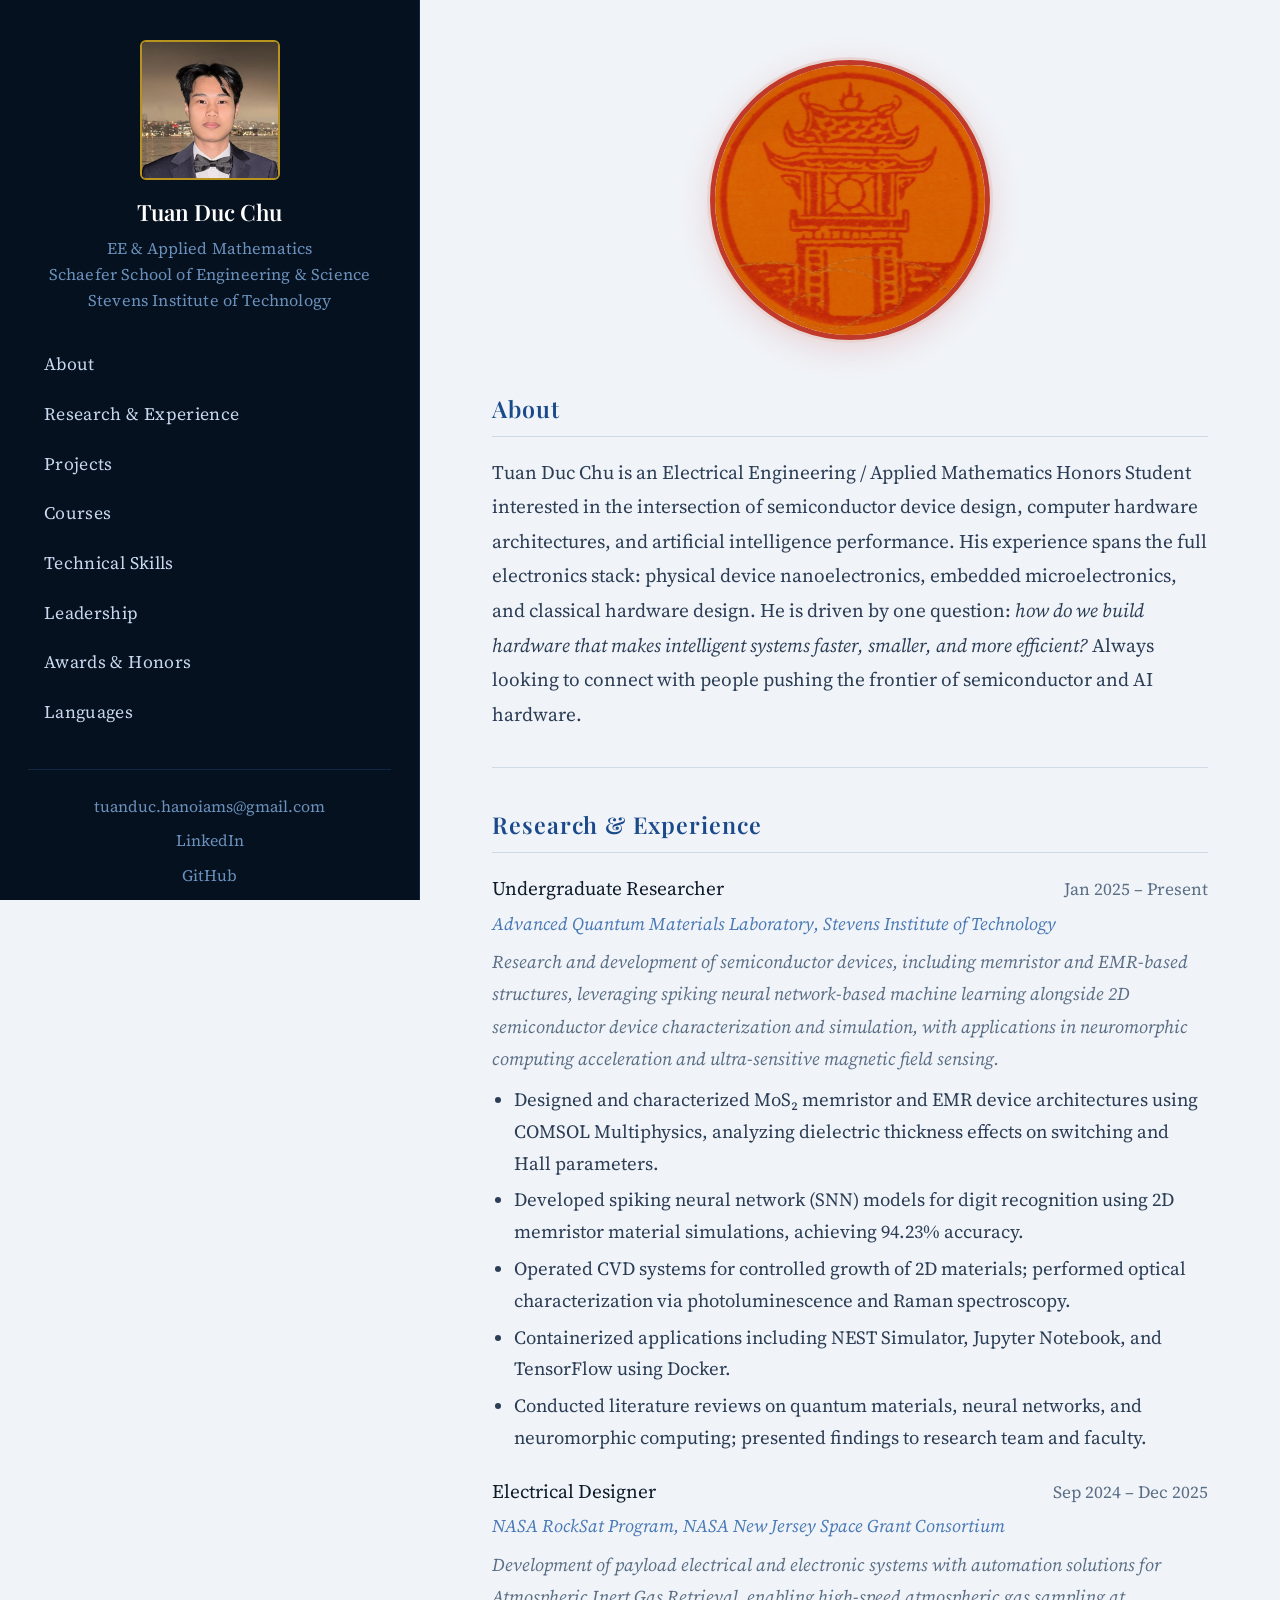
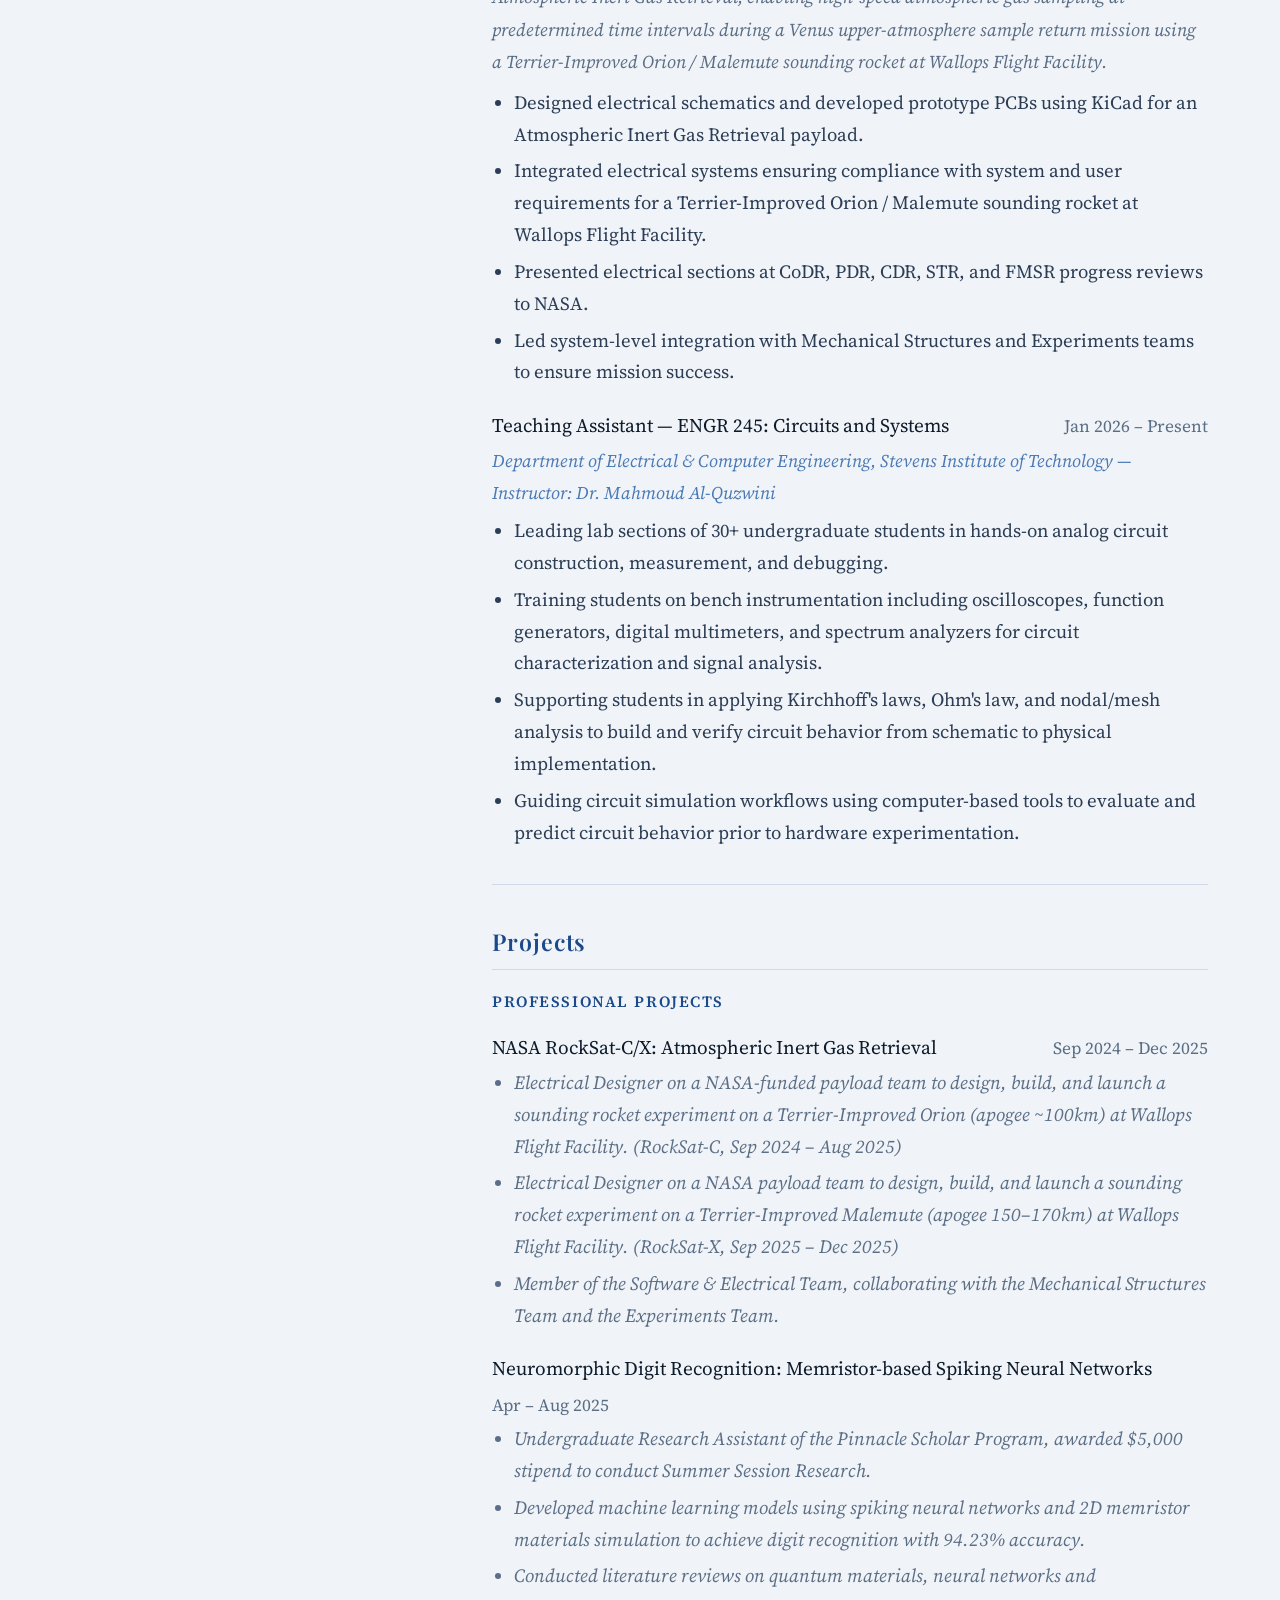
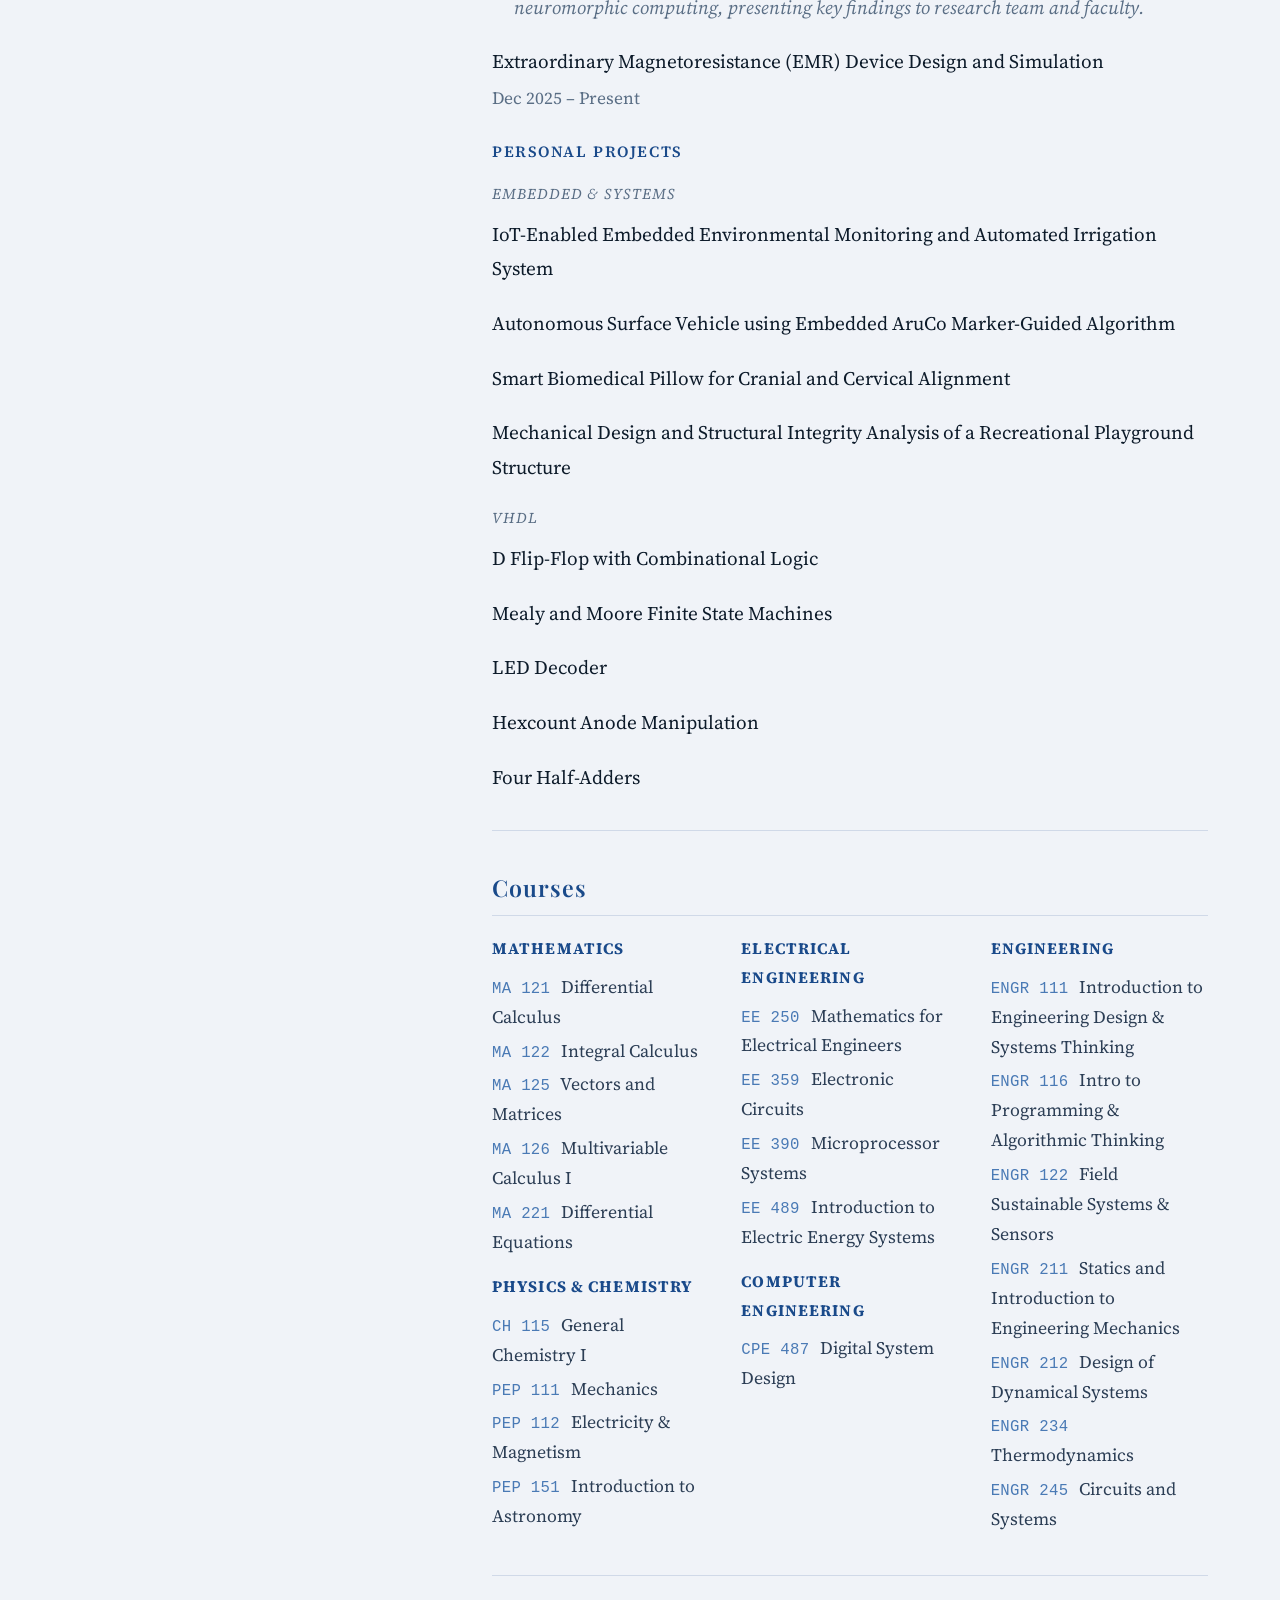
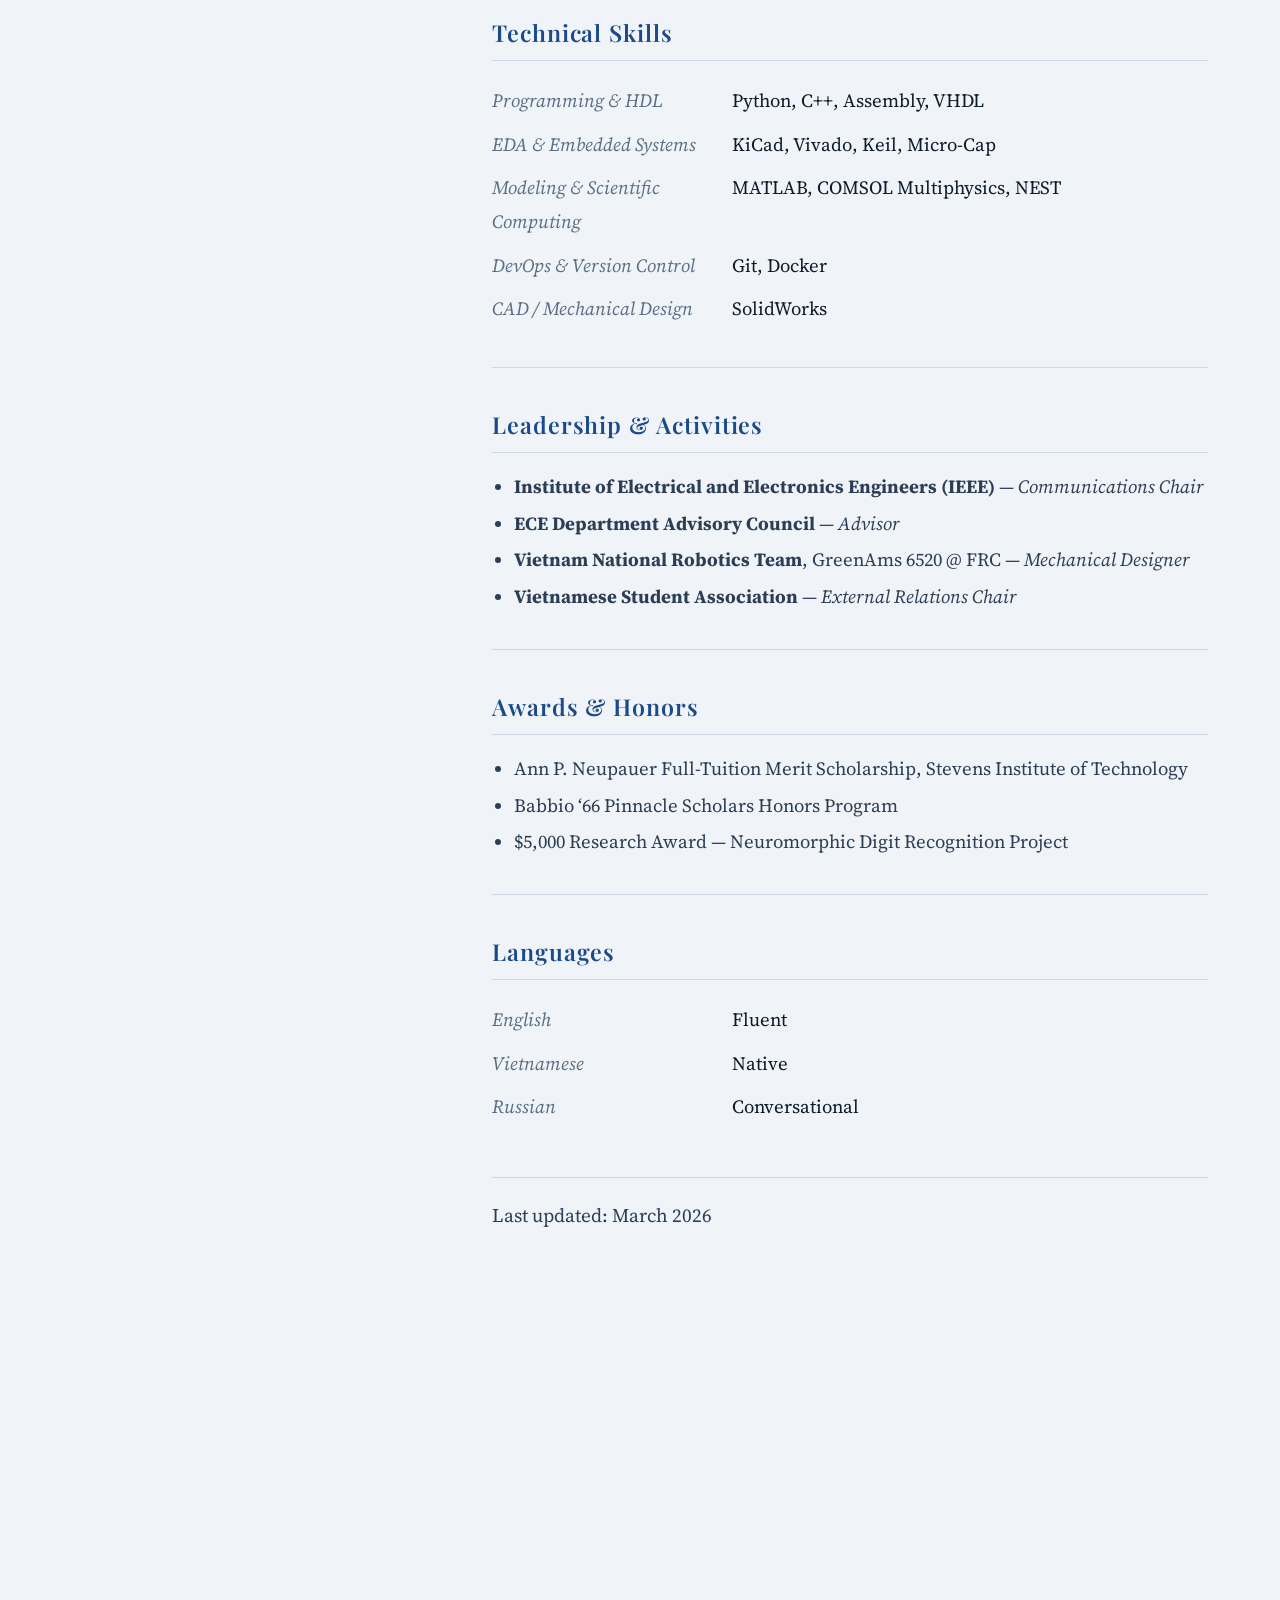
==== commit 1bd110cf: "Update index.html" ====
--- a/index.html
+++ b/index.html
@@ -167,7 +167,7 @@
       <div class="entry"><div class="entry-header"><span class="entry-title">Mealy and Moore Finite State Machines</span></div></div>
       <div class="entry"><div class="entry-header"><span class="entry-title">LED Decoder</span></div></div>
       <div class="entry"><div class="entry-header"><span class="entry-title">Hexcount Anode Manipulation</span></div></div>
-      <div class="entry"><div class="entry-header"><span class="entry-title">Four Half-Adder Interconnected Circuit</span></div></div>
+      <div class="entry"><div class="entry-header"><span class="entry-title">Four Half-Adders</span></div></div>
 
     </section>
 
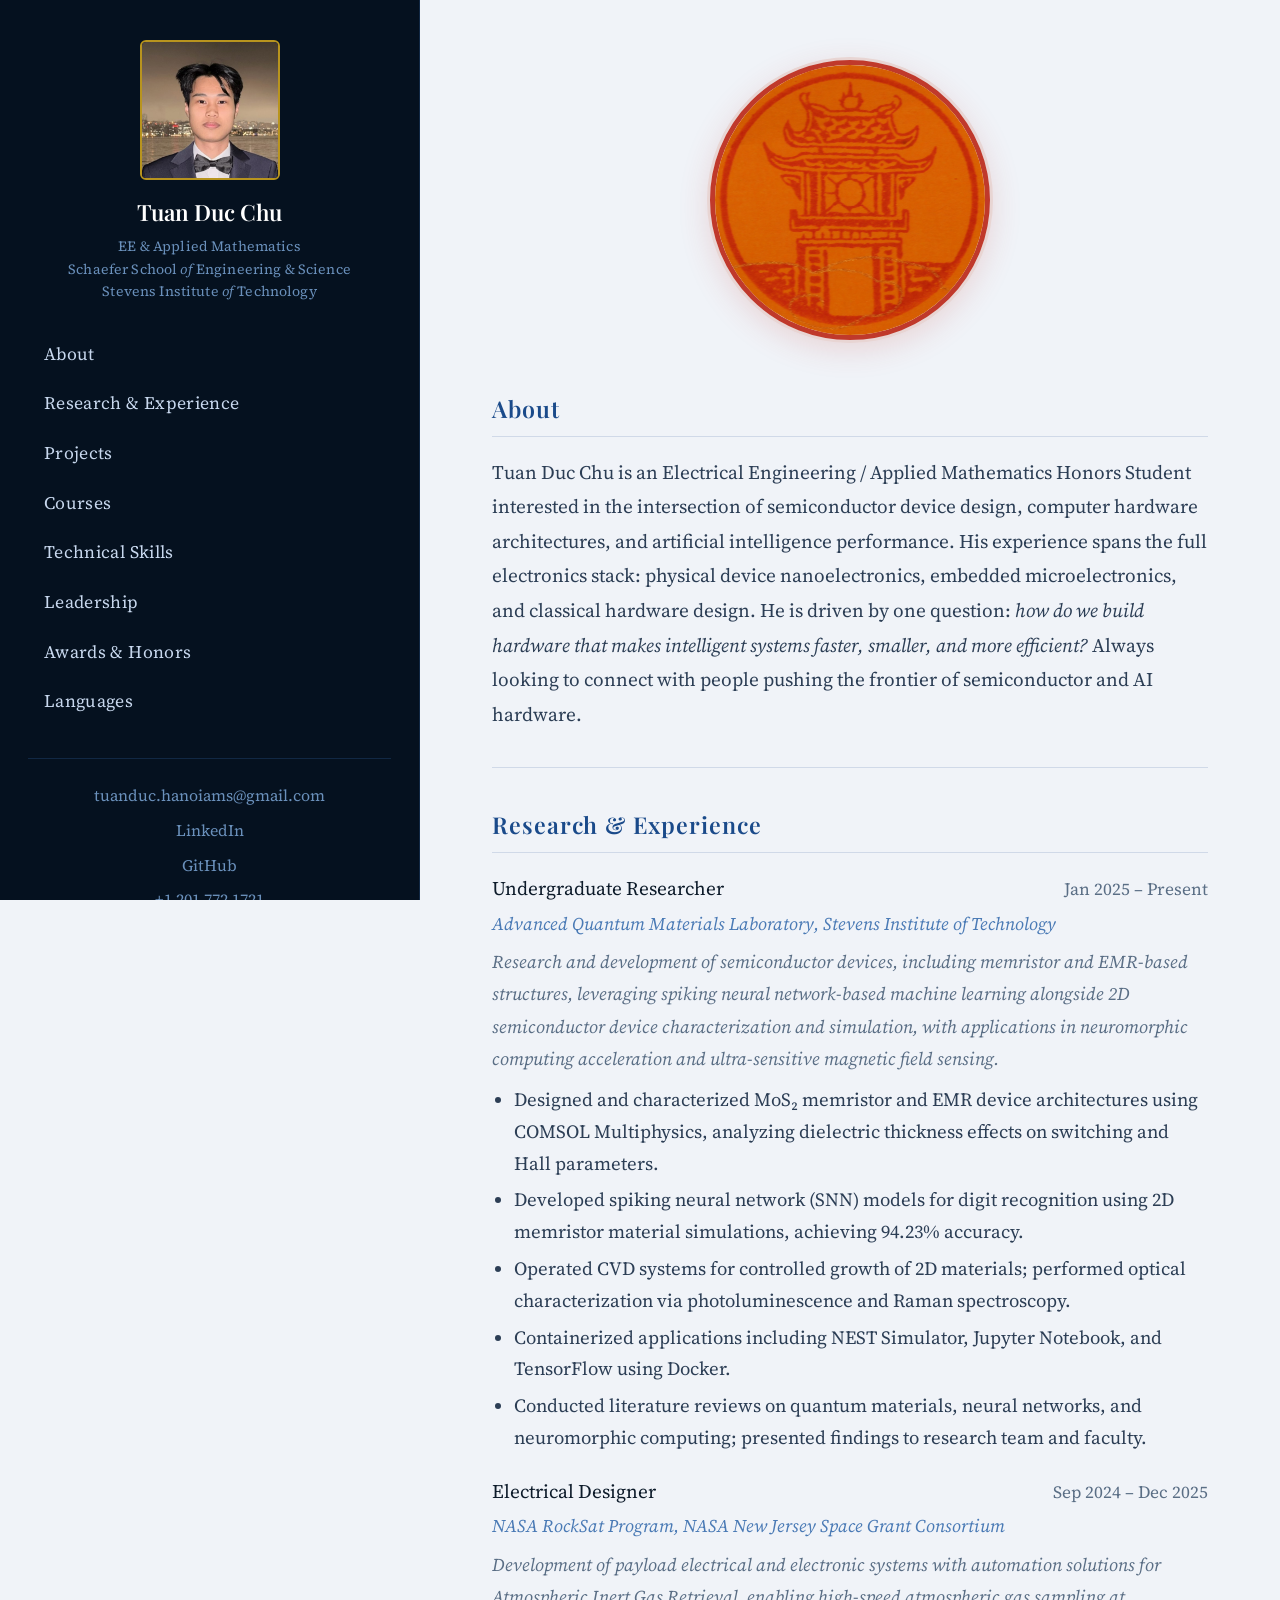
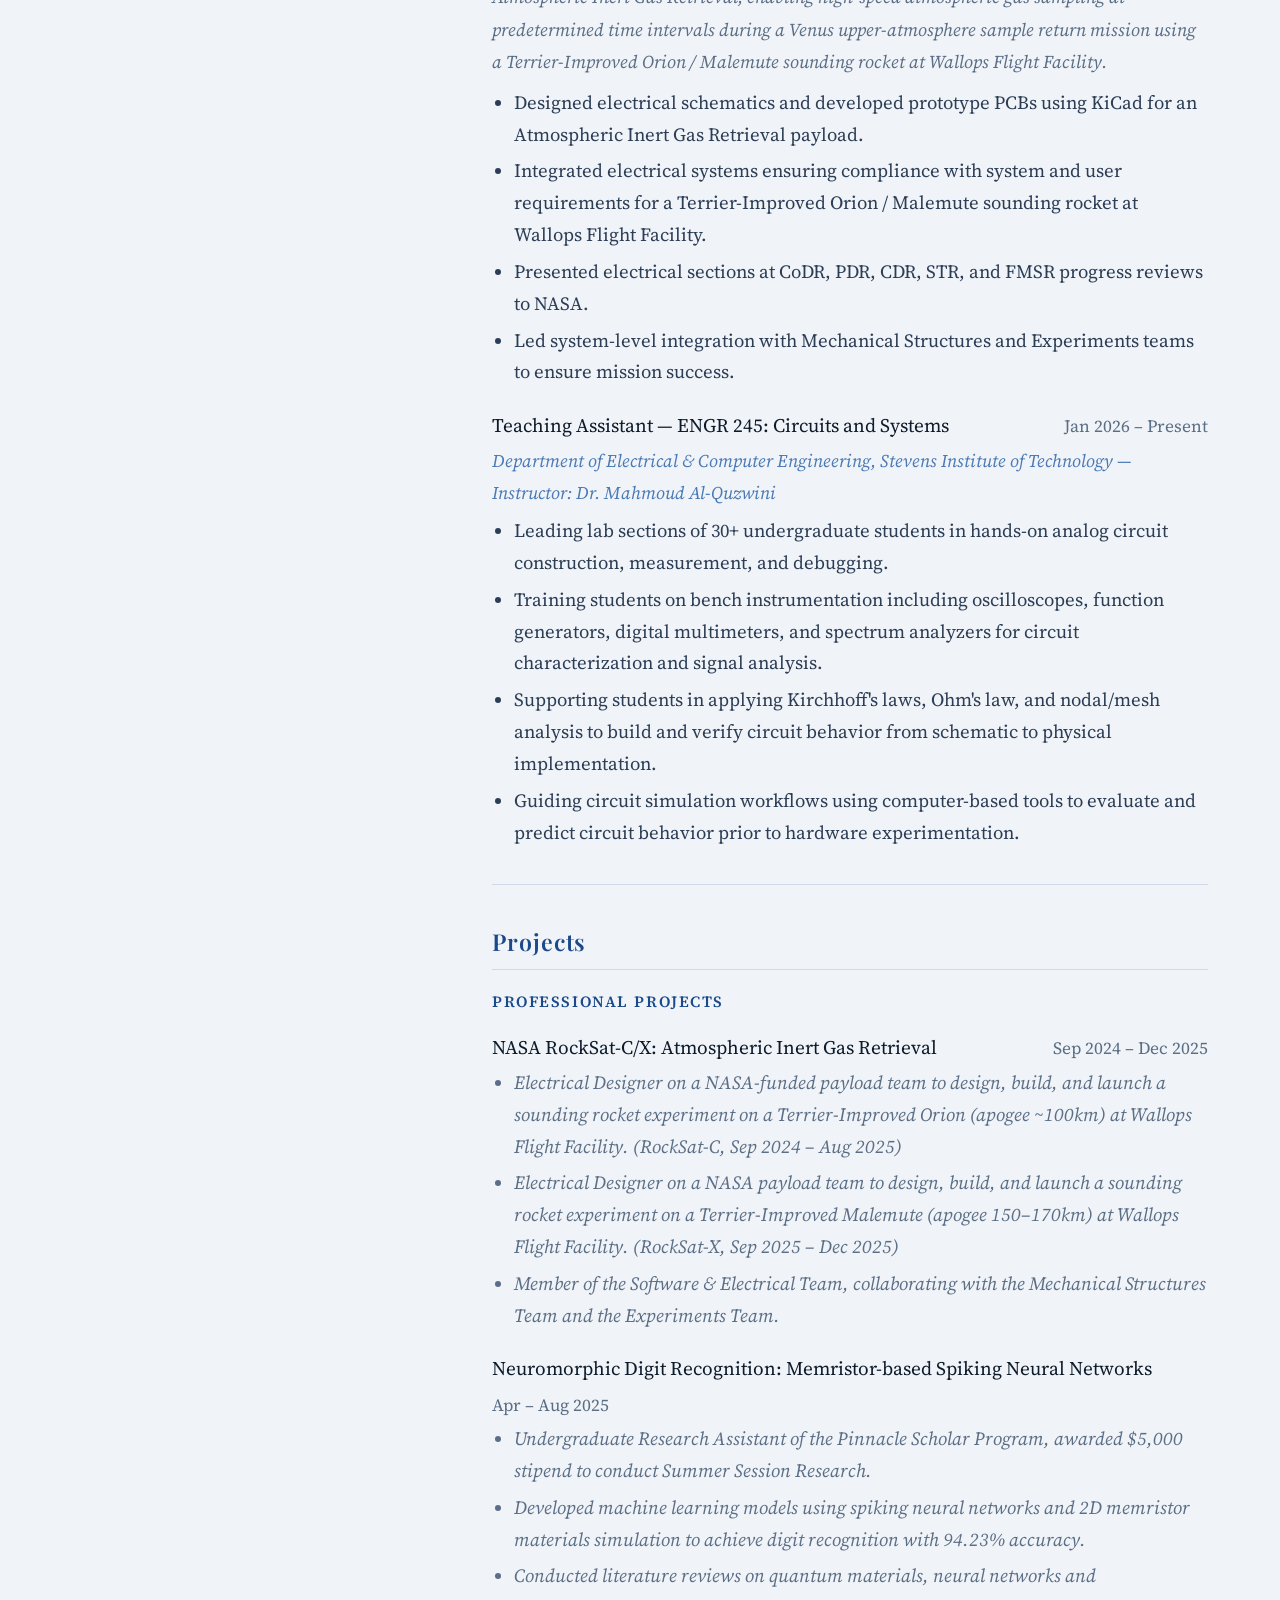
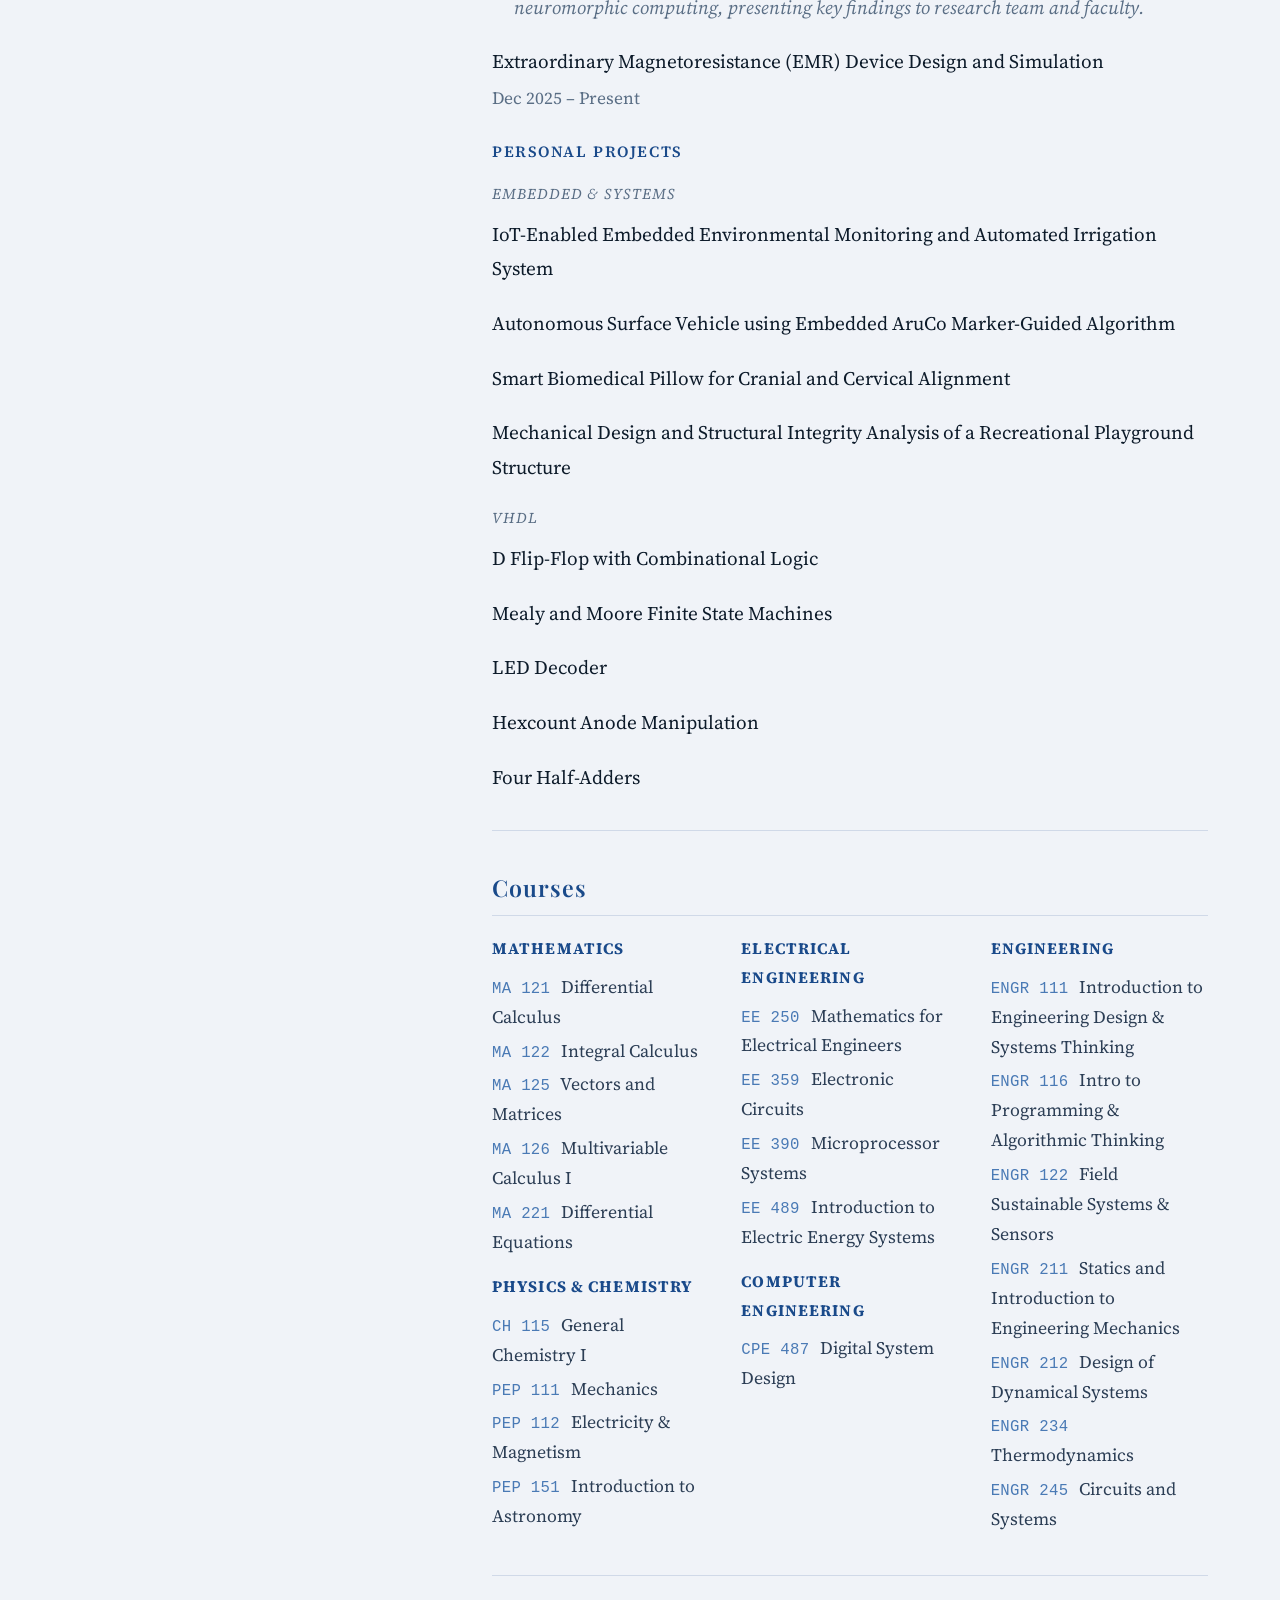
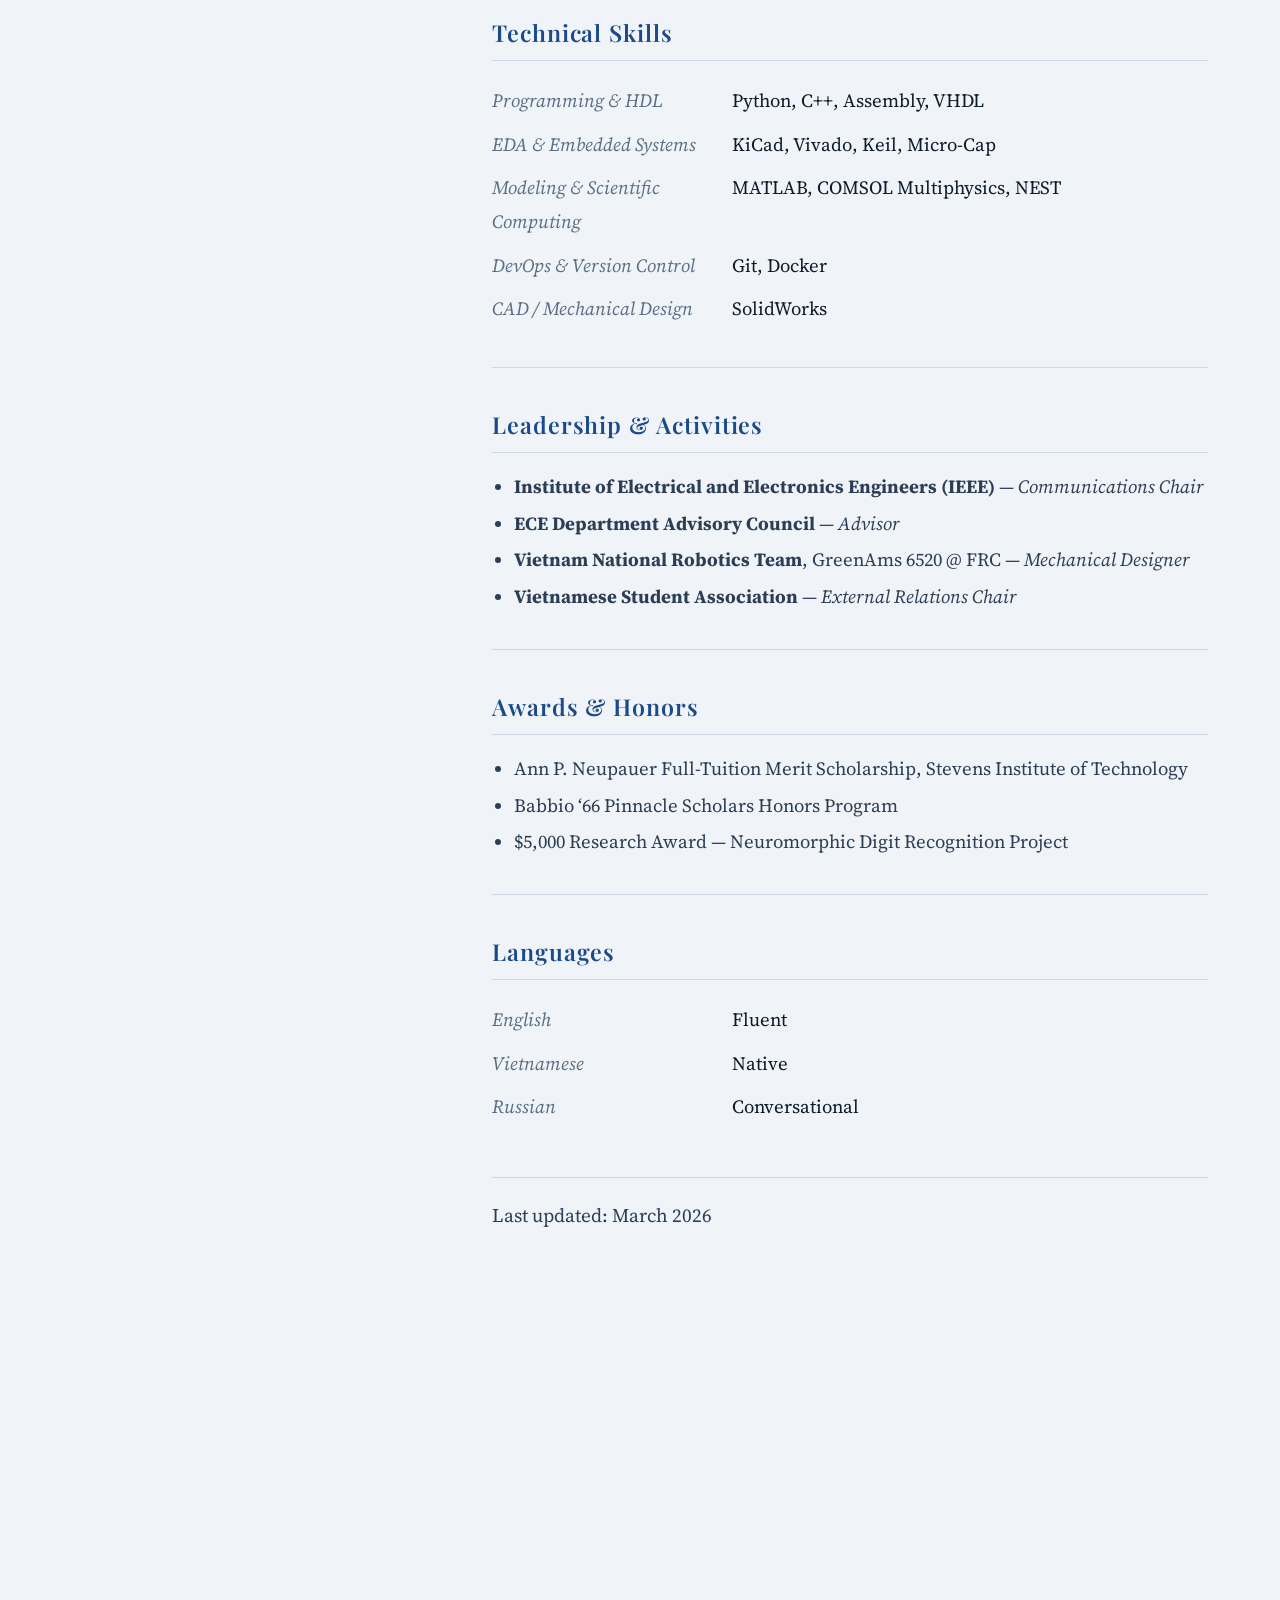
==== commit a30a0847: "Update index.html" ====
--- a/index.html
+++ b/index.html
@@ -19,7 +19,7 @@
     </div>
 
     <div id="sidebar-name">Tuan Duc Chu</div>
-    <div id="sidebar-sub">EE &amp; Applied Mathematics<br/>Schaefer School of Engineering &amp; Science<br/>Stevens Institute of Technology</div>
+    <div id="sidebar-sub">EE &amp; Applied Mathematics<br/>Schaefer School <em>of</em> Engineering &amp; Science<br/>Stevens Institute <em>of</em> Technology</div>
 
     <nav id="sidebar-nav">
       <a href="#about">About</a>
@@ -278,5 +278,15 @@
 
   </main>
 
-  <script data-cfasync="false" src="/cdn-cgi/scripts/5c5dd728/cloudflare-static/email-decode.min.js"></script><script>
-    const navLinks = document.qu
+  <script>
+    const navLinks = document.querySelectorAll('#sidebar-nav a');
+    navLinks.forEach(link => {
+      link.addEventListener('click', () => {
+        navLinks.forEach(l => l.classList.remove('active'));
+        link.classList.add('active');
+      });
+    });
+  </script>
+
+</body>
+</html>
--- a/style.css
+++ b/style.css
@@ -107,12 +107,13 @@
 }
 
 #sidebar-sub {
-  font-size: 1.02rem;
+  font-size: 0.88rem;
   color: var(--sidebar-mute);
   text-align: center;
   line-height: 1.6;
   margin-bottom: 28px;
   letter-spacing: 0.01em;
+  white-space: nowrap;
 }
 
 /* --- Nav --- */
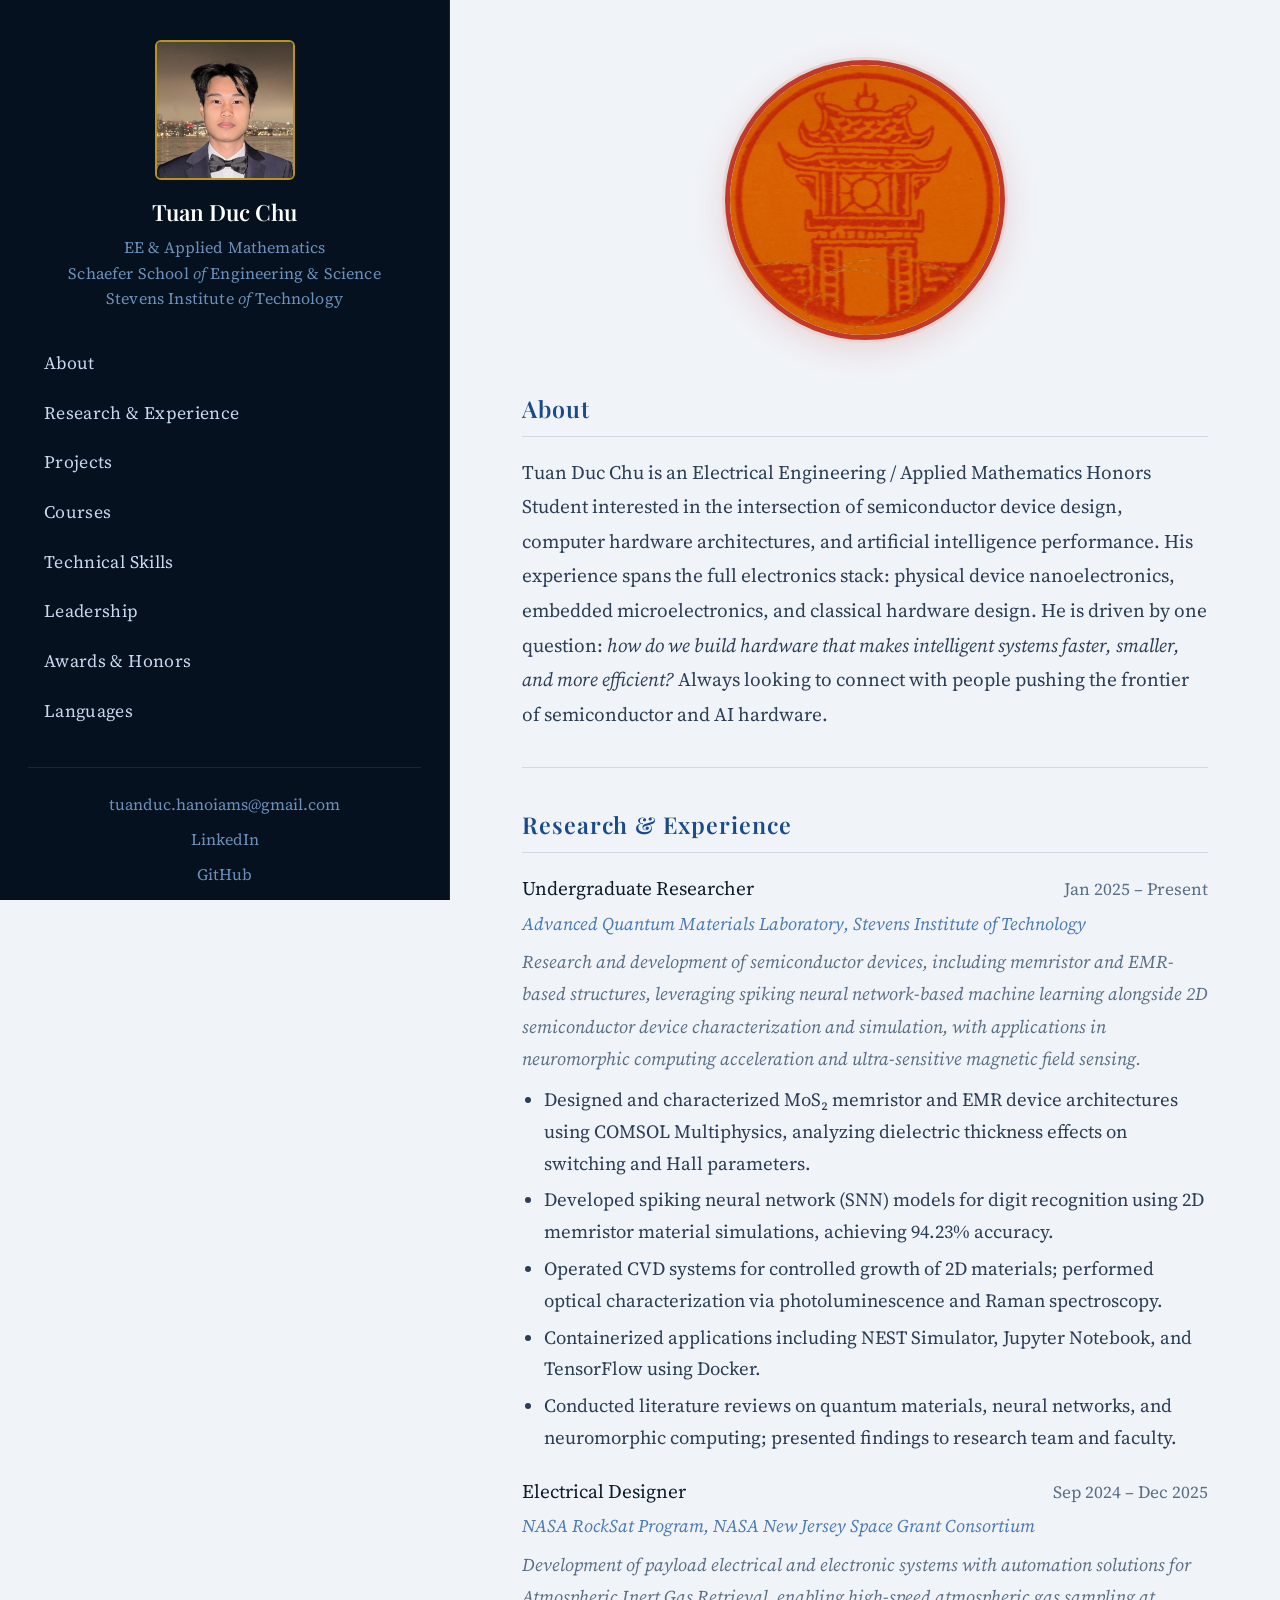
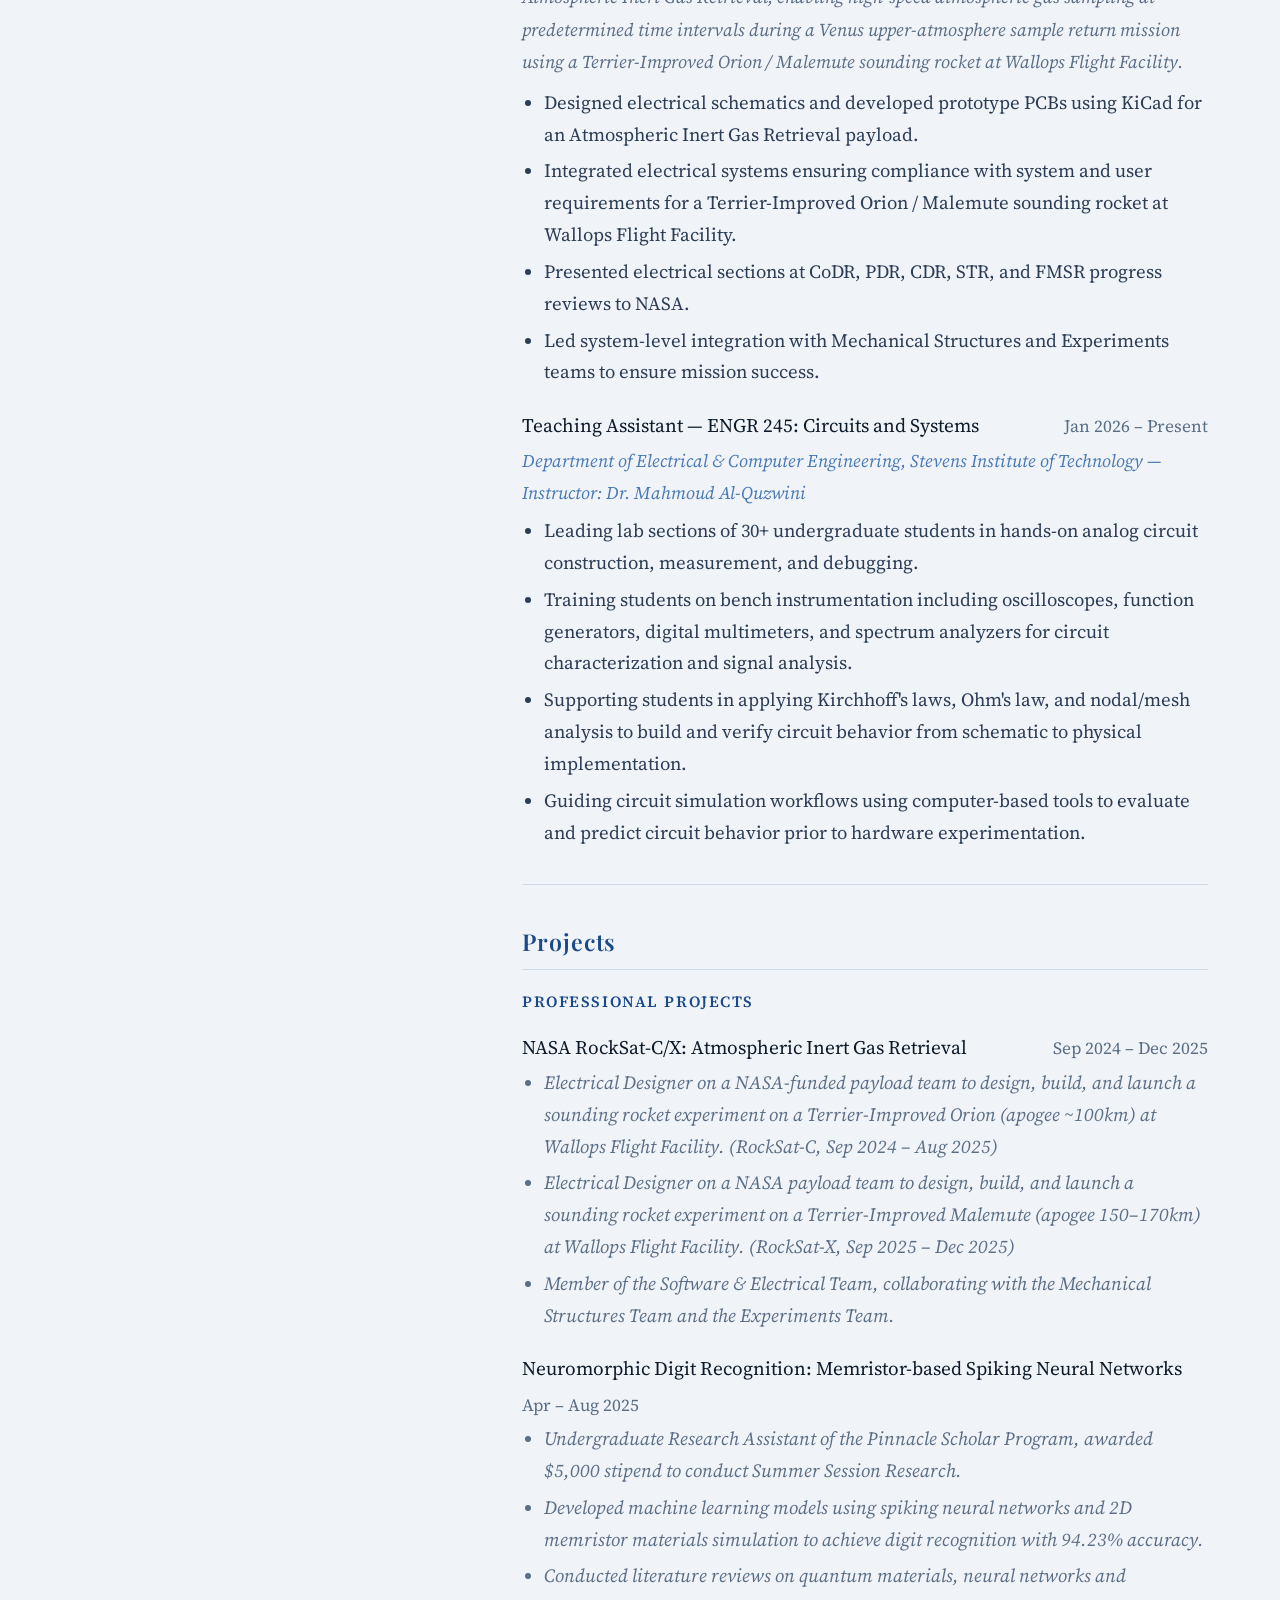
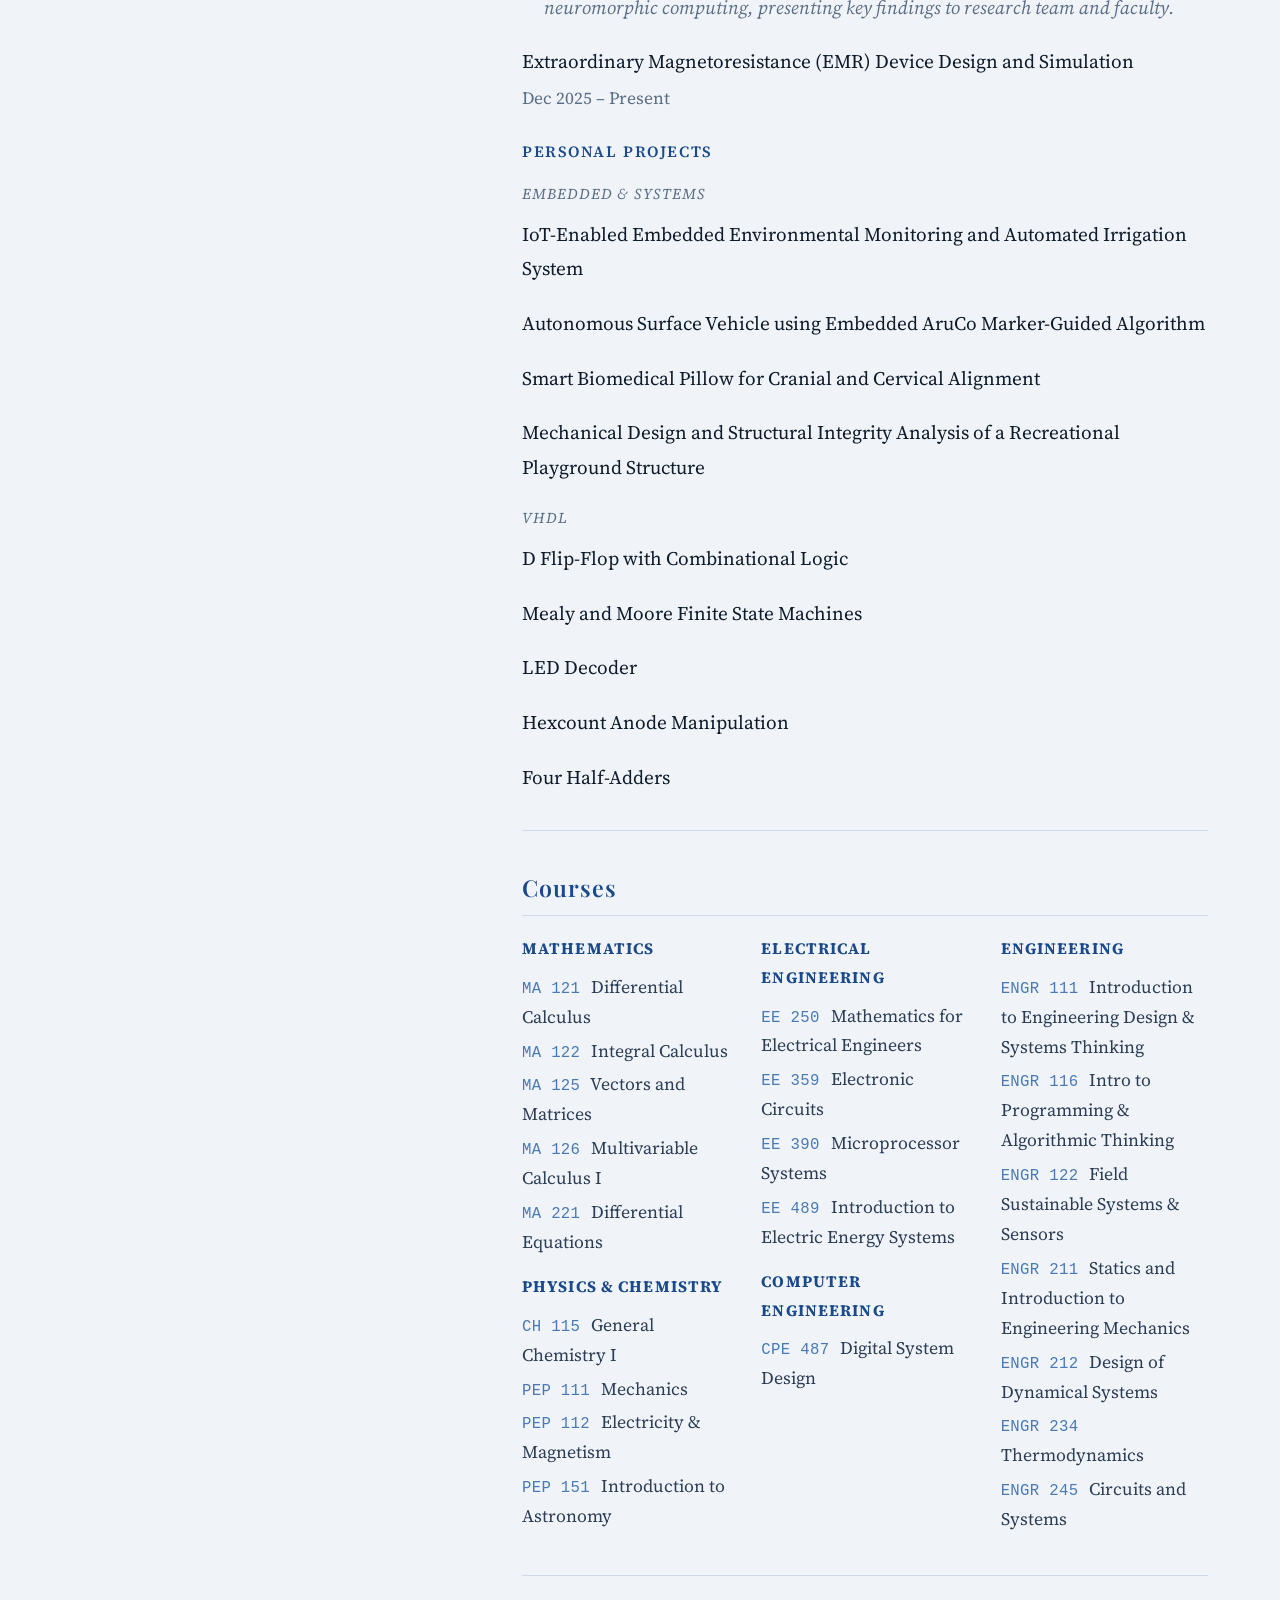
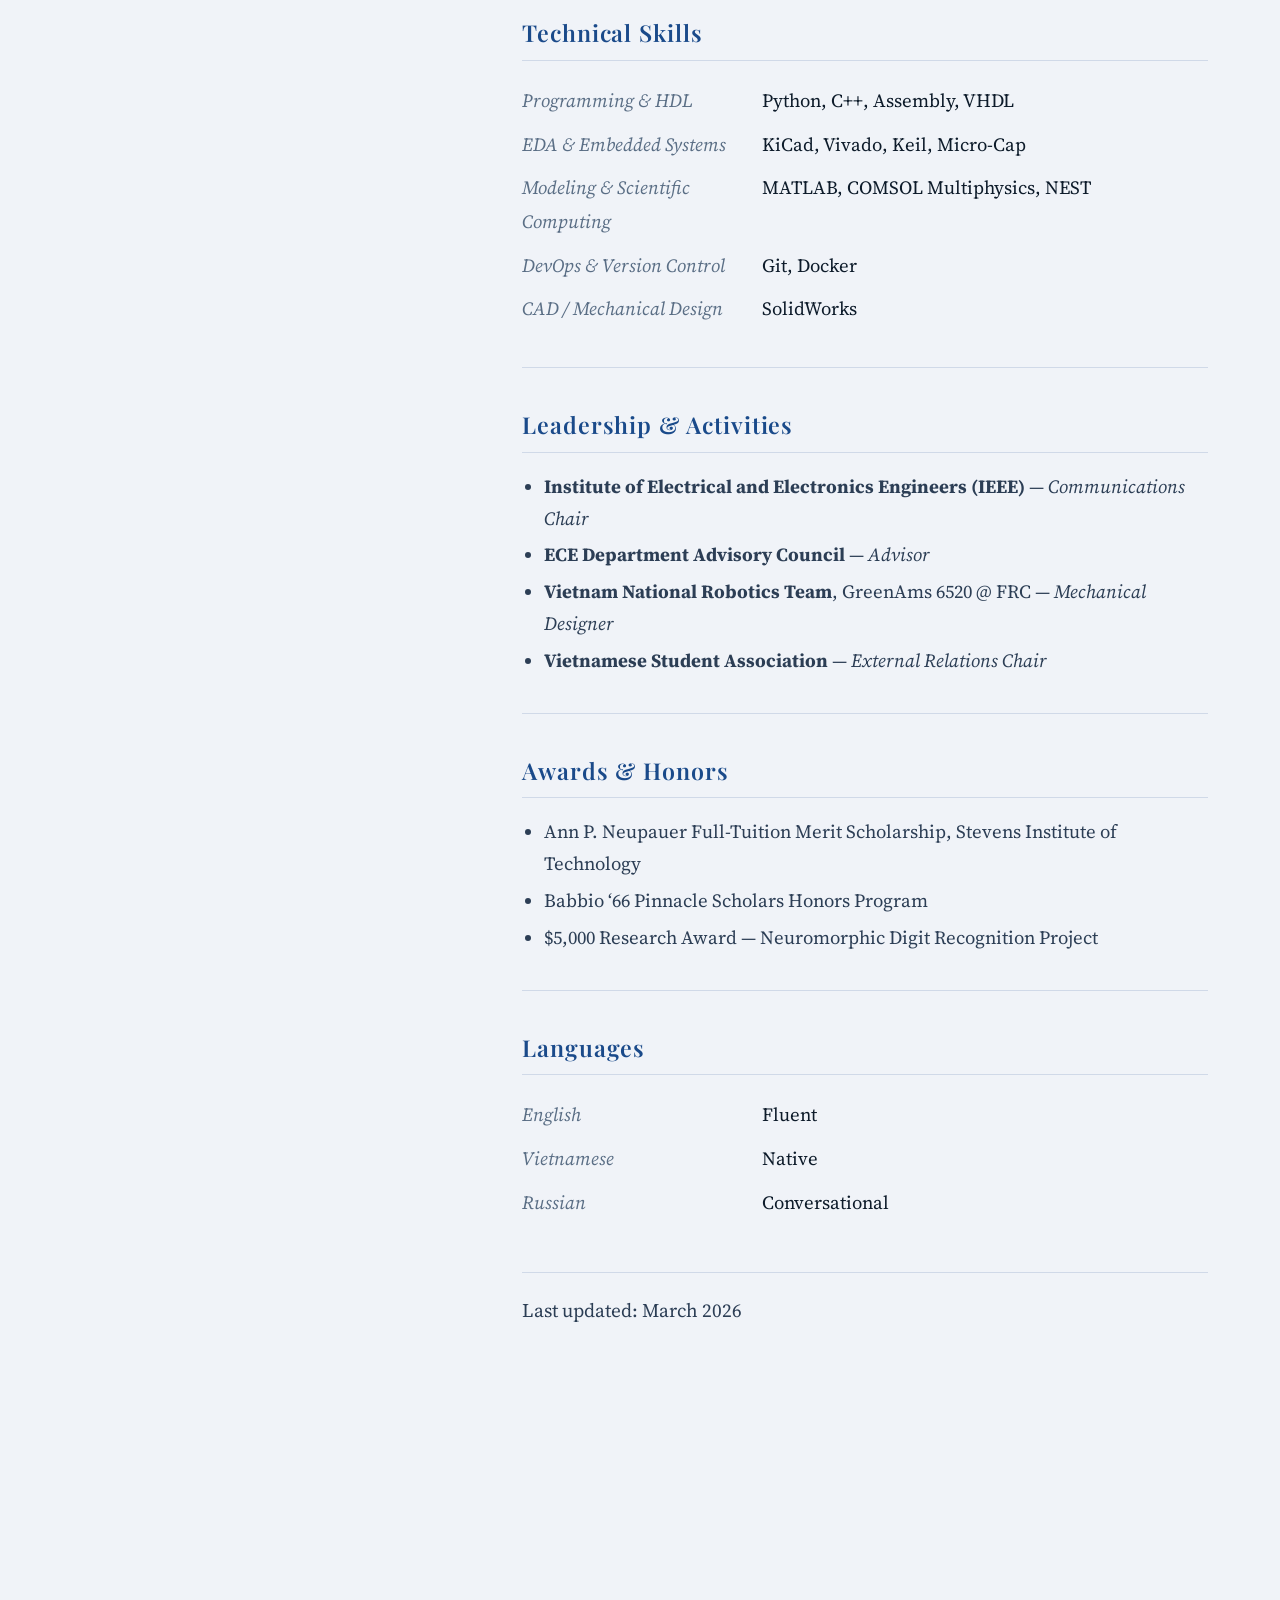
==== commit 3d78403b: "Update index.html" ====
--- a/index.html
+++ b/index.html
@@ -33,10 +33,9 @@
     </nav>
 
     <div id="sidebar-contact">
-      <a href="mailto:tuanduc.hanoiams&#64;gmail.com">tuanduc.hanoiams&#64;gmail.com</a>
+      <a href="/cdn-cgi/l/email-protection#1662637778726375387e7778797f777b65303520222d717b777f7a3875797b">tuanduc.hanoiams&#64;gmail.com</a>
       <a href="https://www.linkedin.com/in/tuanducchu" target="_blank">LinkedIn</a>
       <a href="https://github.com/bunschar" target="_blank">GitHub</a>
-      <span>+1 201 772 1721</span>
       <span>Hoboken, NJ</span>
     </div>
 
@@ -278,15 +277,7 @@
 
   </main>
 
-  <script>
+  <script data-cfasync="false" src="/cdn-cgi/scripts/5c5dd728/cloudflare-static/email-decode.min.js"></script><script>
     const navLinks = document.querySelectorAll('#sidebar-nav a');
     navLinks.forEach(link => {
-      link.addEventListener('click', () => {
-        navLinks.forEach(l => l.classList.remove('active'));
-        link.classList.add('active');
-      });
-    });
-  </script>
-
-</body>
-</html>
+      link.addEventListener('click',
--- a/style.css
+++ b/style.css
@@ -52,7 +52,7 @@
   position: fixed;
   top: 0;
   left: 0;
-  width: 420px;
+  width: 450px;
   height: 100vh;
   background: var(--navy-deep);
   display: flex;
@@ -107,7 +107,7 @@
 }
 
 #sidebar-sub {
-  font-size: 0.88rem;
+  font-size: 1.0rem;
   color: var(--sidebar-mute);
   text-align: center;
   line-height: 1.6;
@@ -179,9 +179,9 @@
    MAIN CONTENT
    ============================================= */
 #main {
-  margin-left: 420px;
+  margin-left: 450px;
   flex: 1;
-  width: calc(100% - 420px);
+  width: calc(100% - 450px);
   max-width: none;
   padding: 60px 72px 100px;
 }
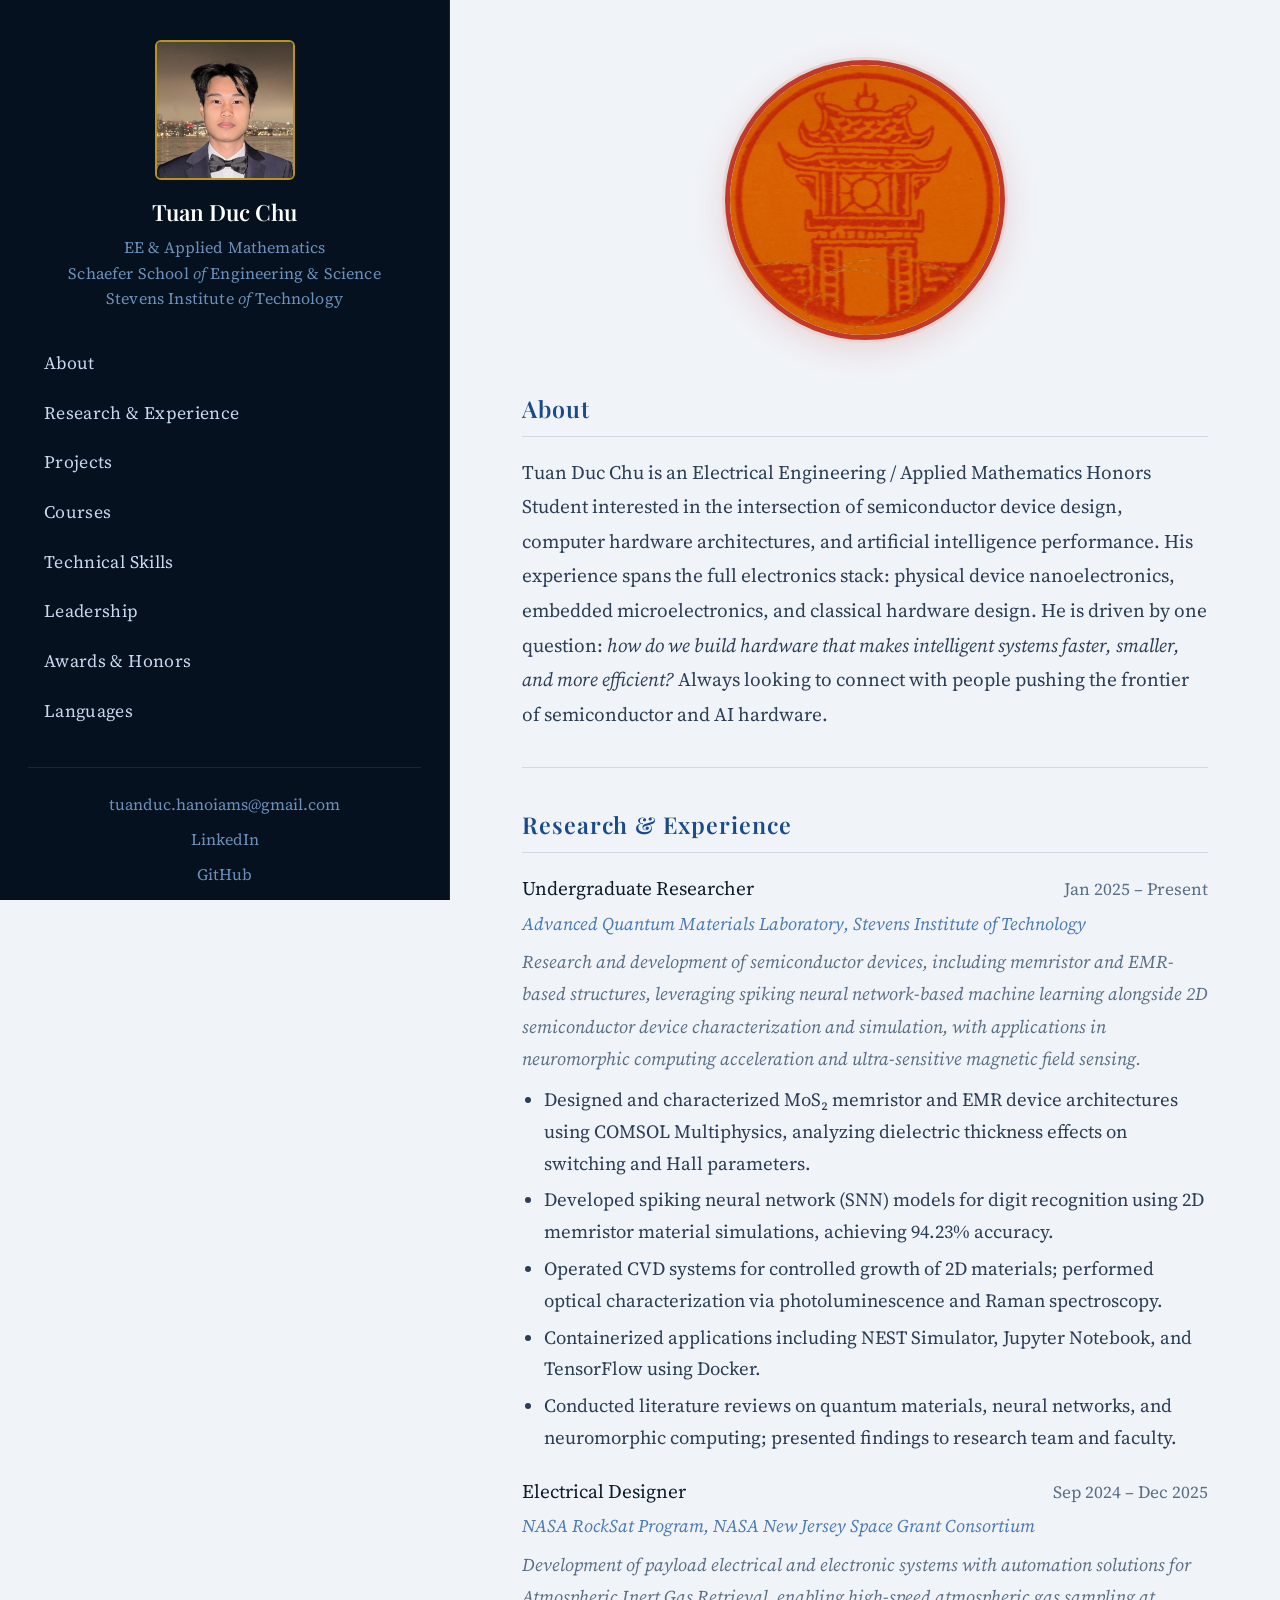
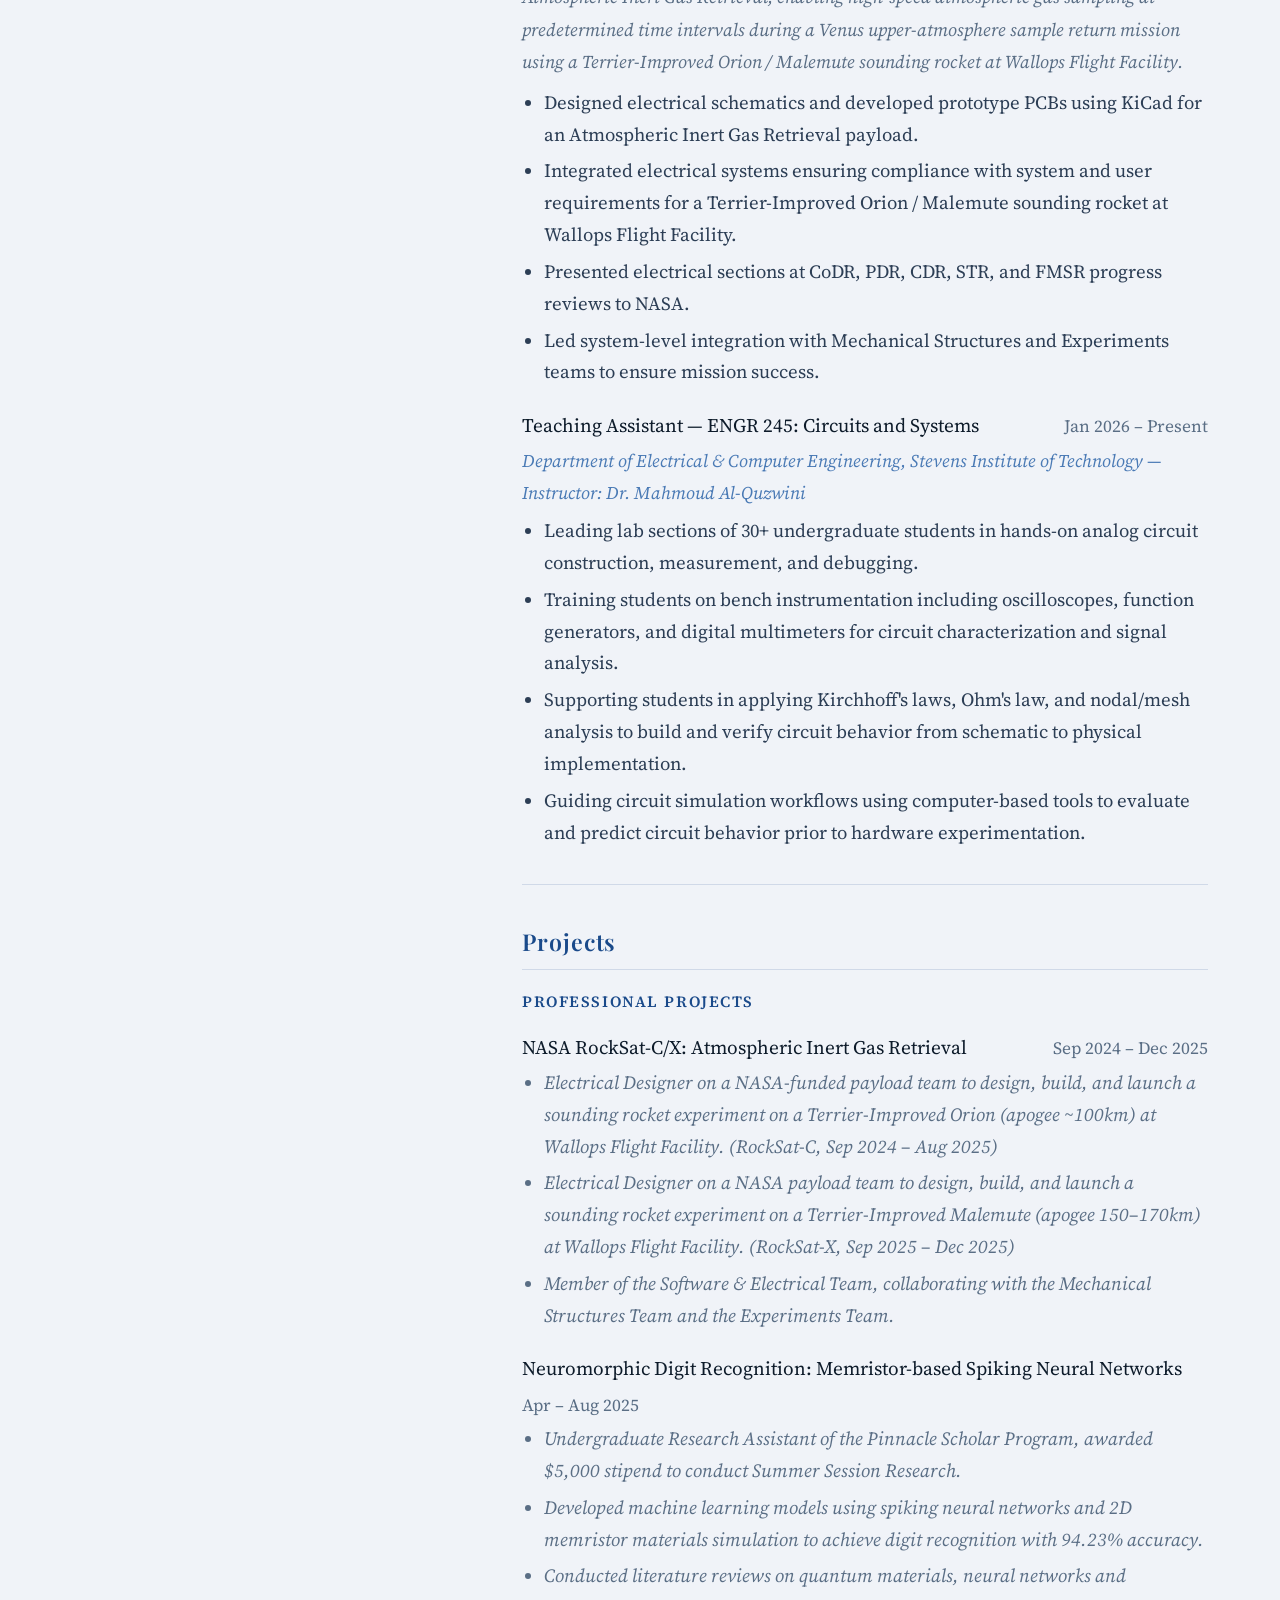
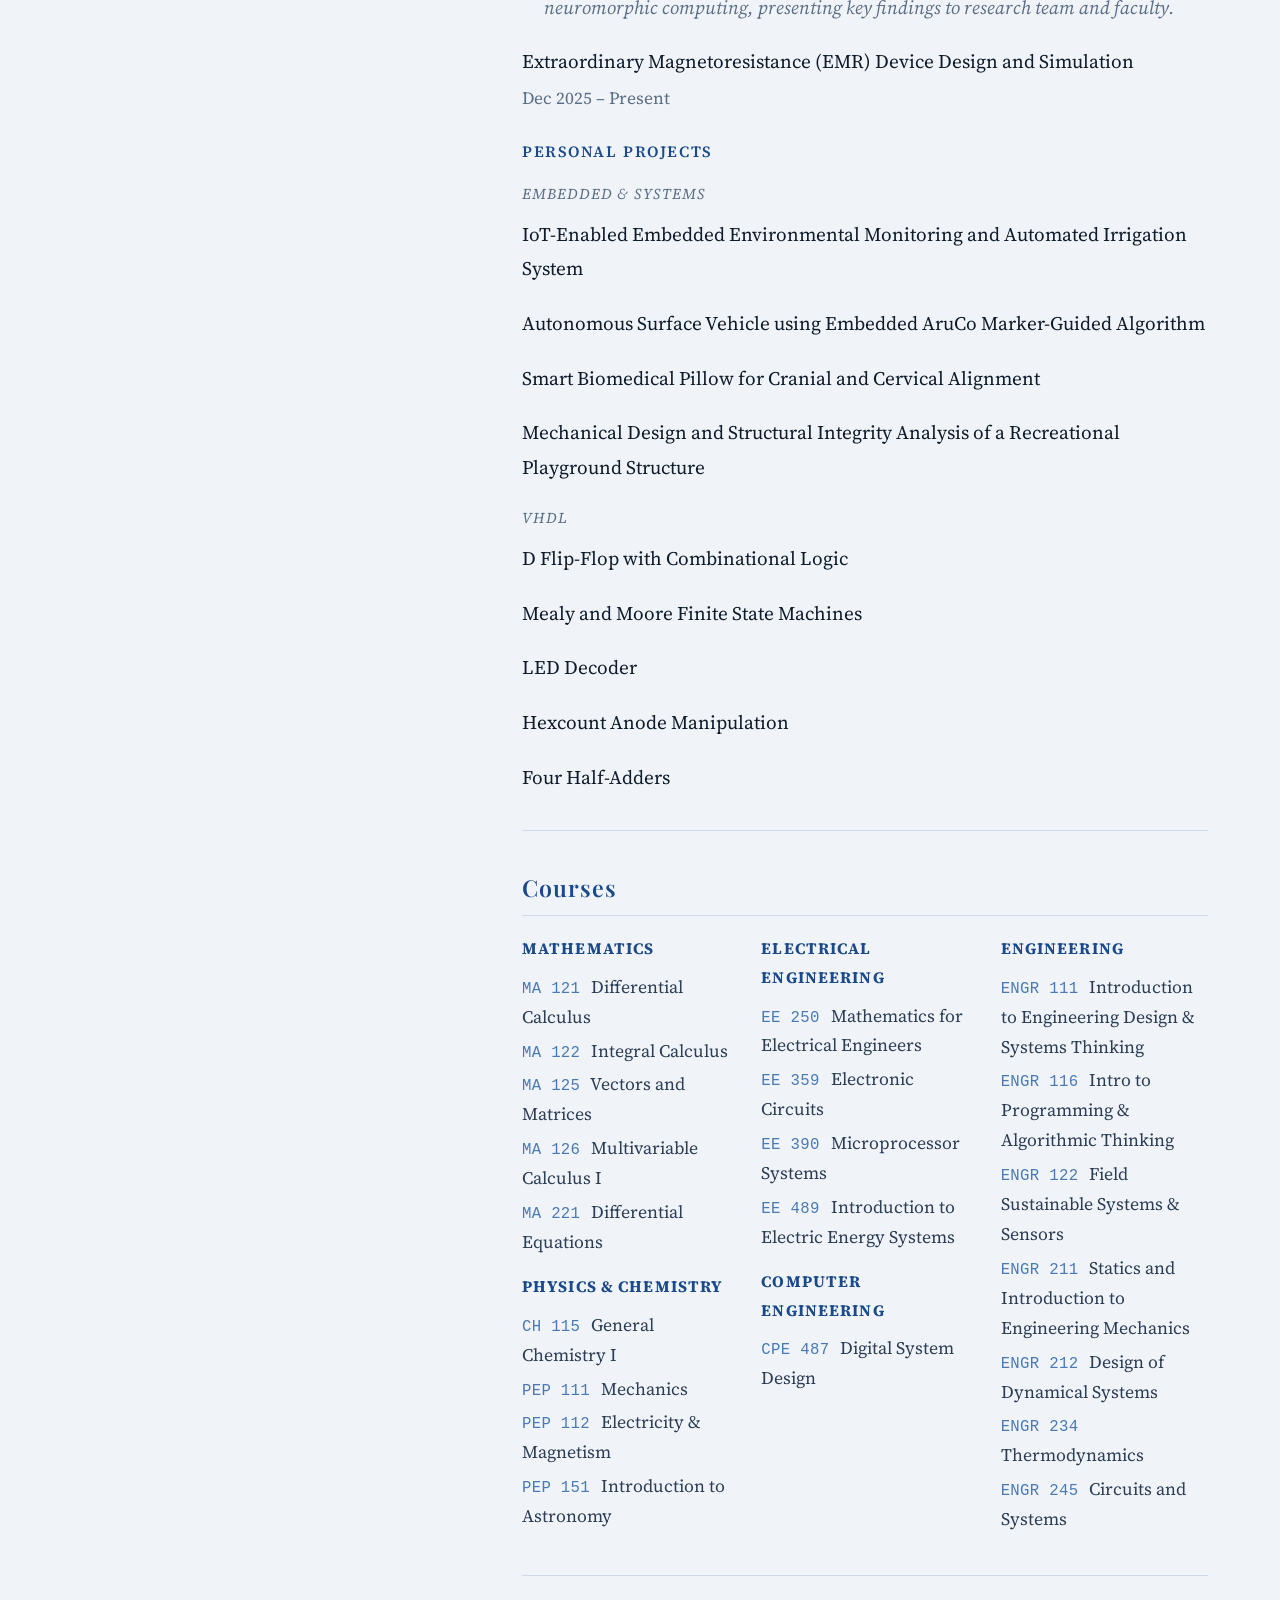
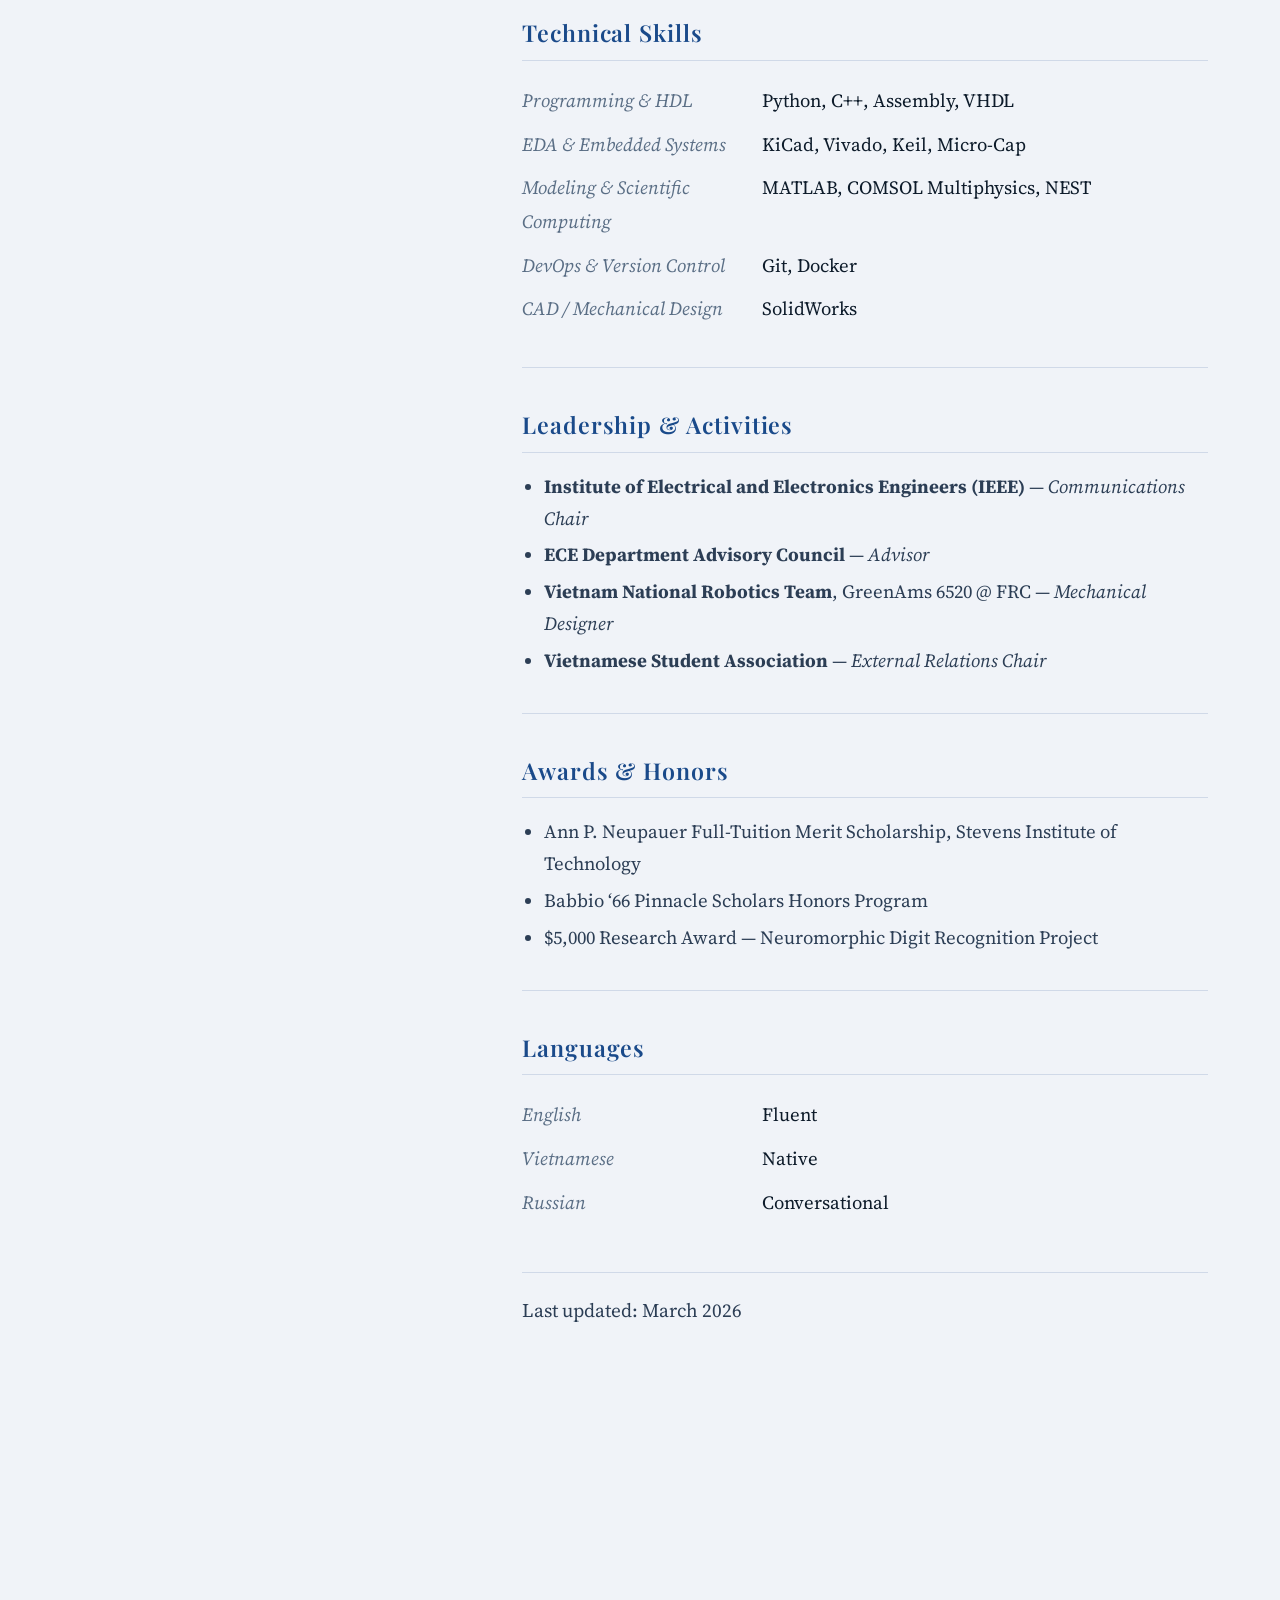
==== commit 8f7b632e: "Update index.html" ====
--- a/index.html
+++ b/index.html
@@ -33,9 +33,10 @@
     </nav>
 
     <div id="sidebar-contact">
-      <a href="/cdn-cgi/l/email-protection#1662637778726375387e7778797f777b65303520222d717b777f7a3875797b">tuanduc.hanoiams&#64;gmail.com</a>
+      <a href="mailto:tuanduc.hanoiams&#64;gmail.com">tuanduc.hanoiams&#64;gmail.com</a>
       <a href="https://www.linkedin.com/in/tuanducchu" target="_blank">LinkedIn</a>
       <a href="https://github.com/bunschar" target="_blank">GitHub</a>
+      <span>+1 201 772 1721</span>
       <span>Hoboken, NJ</span>
     </div>
 
@@ -107,7 +108,7 @@
         <div class="entry-org">Department of Electrical &amp; Computer Engineering, Stevens Institute of Technology &mdash; <em>Instructor: Dr. Mahmoud Al-Quzwini</em></div>
         <ul>
           <li>Leading lab sections of 30+ undergraduate students in hands-on analog circuit construction, measurement, and debugging.</li>
-          <li>Training students on bench instrumentation including oscilloscopes, function generators, digital multimeters, and spectrum analyzers for circuit characterization and signal analysis.</li>
+          <li>Training students on bench instrumentation including oscilloscopes, function generators, and digital multimeters for circuit characterization and signal analysis.</li>
           <li>Supporting students in applying Kirchhoff's laws, Ohm's law, and nodal/mesh analysis to build and verify circuit behavior from schematic to physical implementation.</li>
           <li>Guiding circuit simulation workflows using computer-based tools to evaluate and predict circuit behavior prior to hardware experimentation.</li>
         </ul>
@@ -277,7 +278,15 @@
 
   </main>
 
-  <script data-cfasync="false" src="/cdn-cgi/scripts/5c5dd728/cloudflare-static/email-decode.min.js"></script><script>
+  <script>
     const navLinks = document.querySelectorAll('#sidebar-nav a');
     navLinks.forEach(link => {
-      link.addEventListener('click',
+      link.addEventListener('click', () => {
+        navLinks.forEach(l => l.classList.remove('active'));
+        link.classList.add('active');
+      });
+    });
+  </script>
+
+</body>
+</html>
